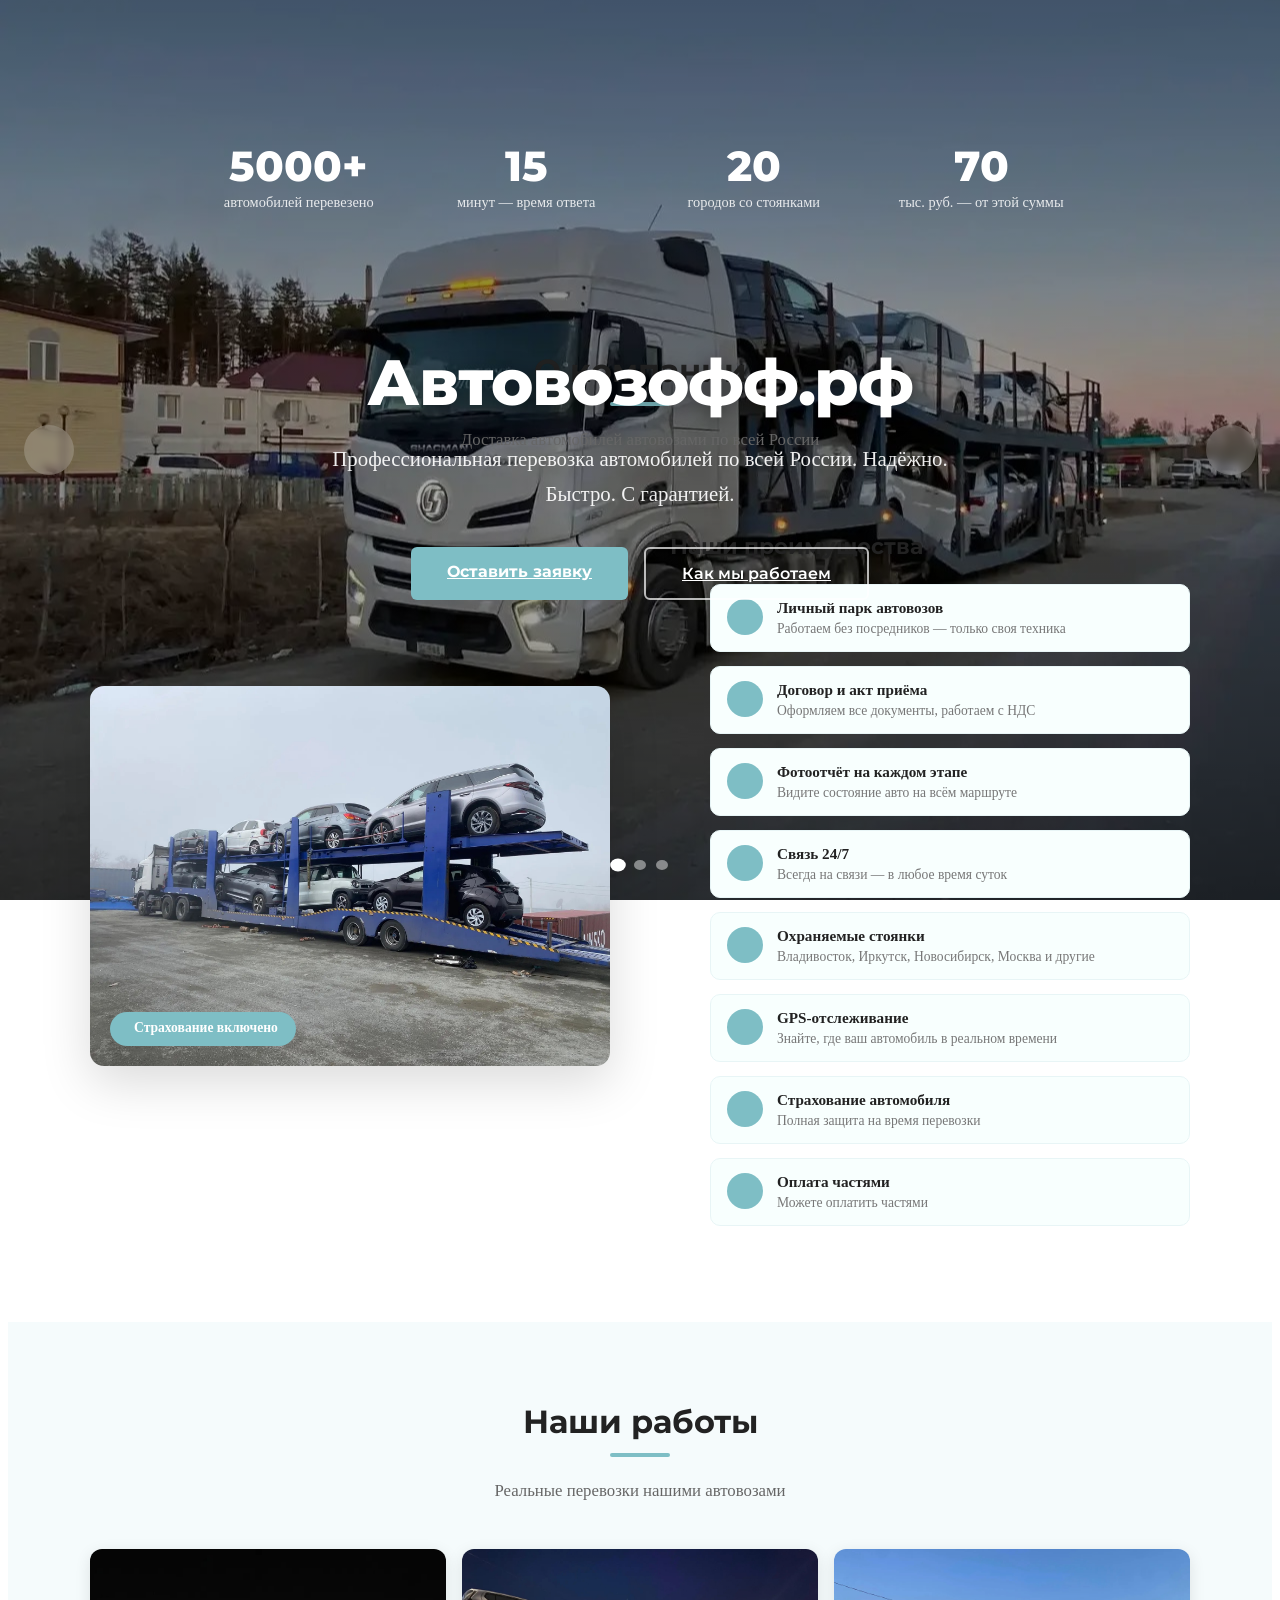
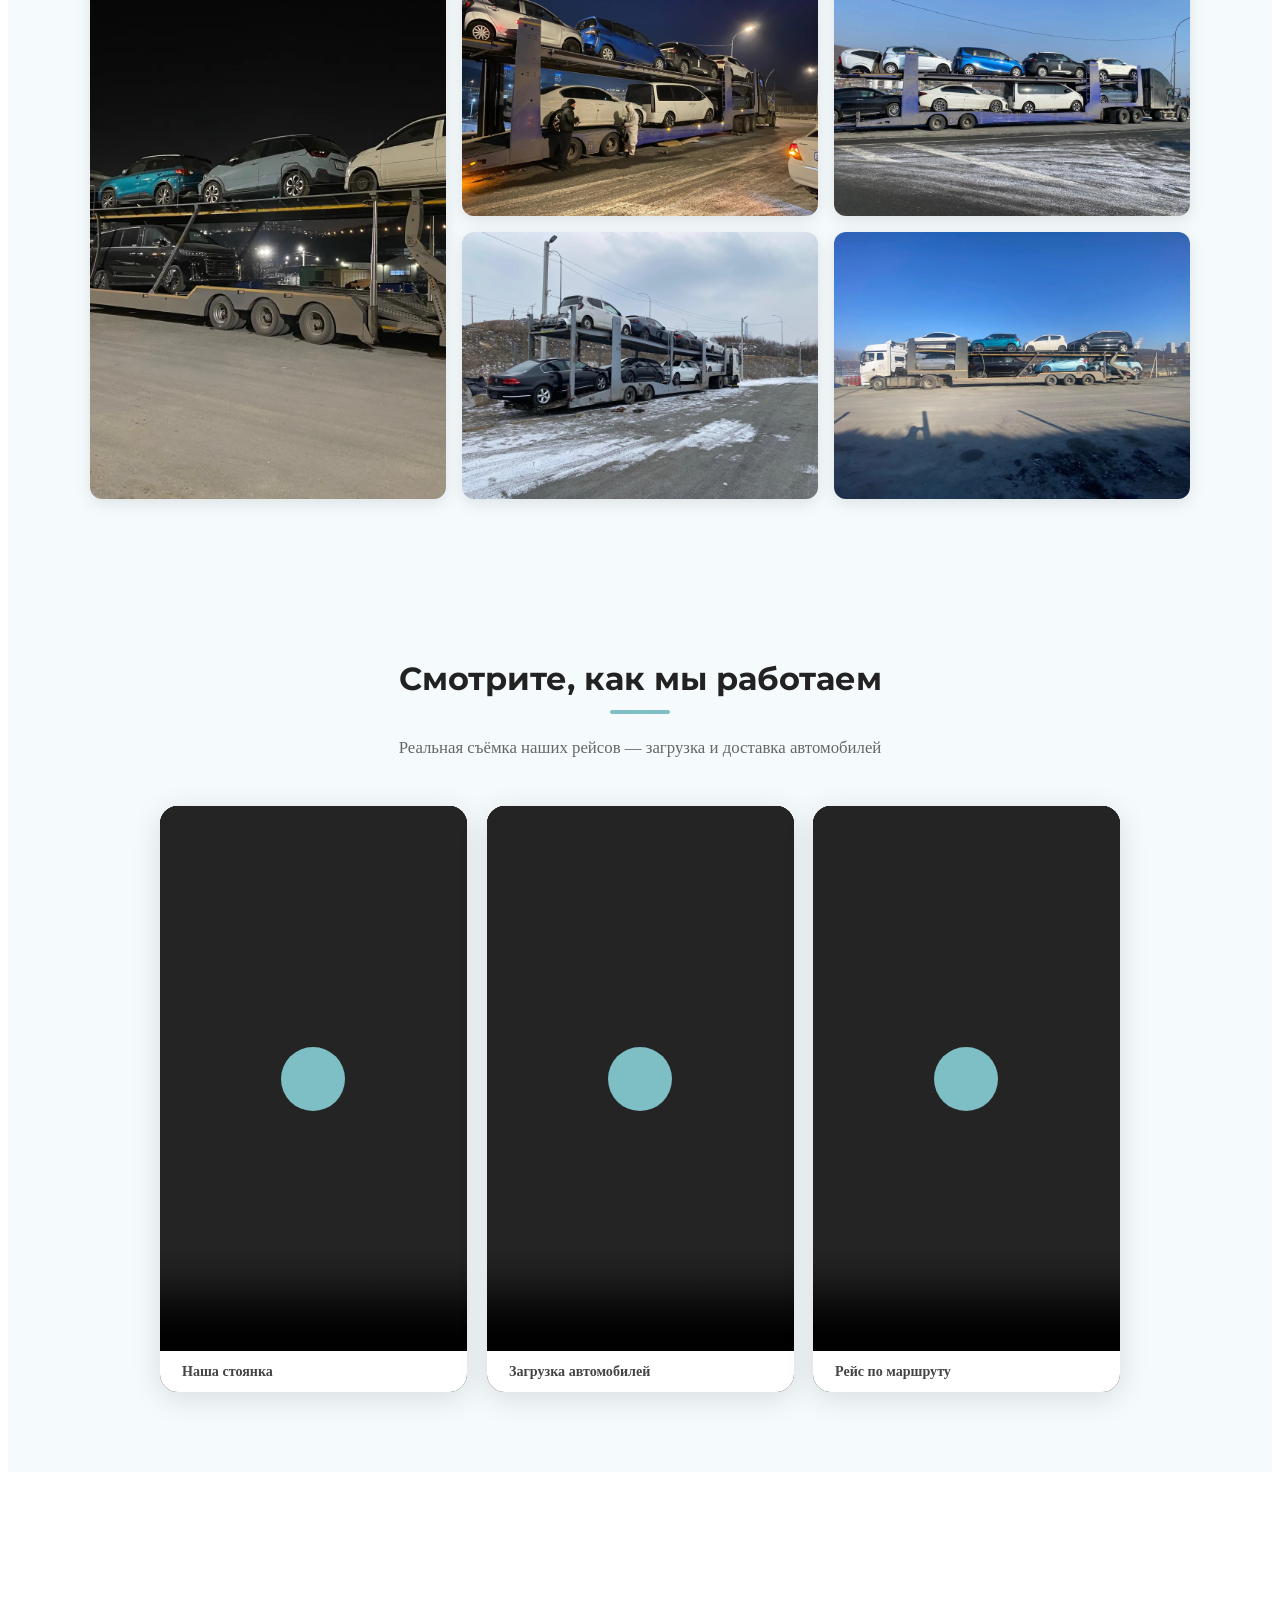
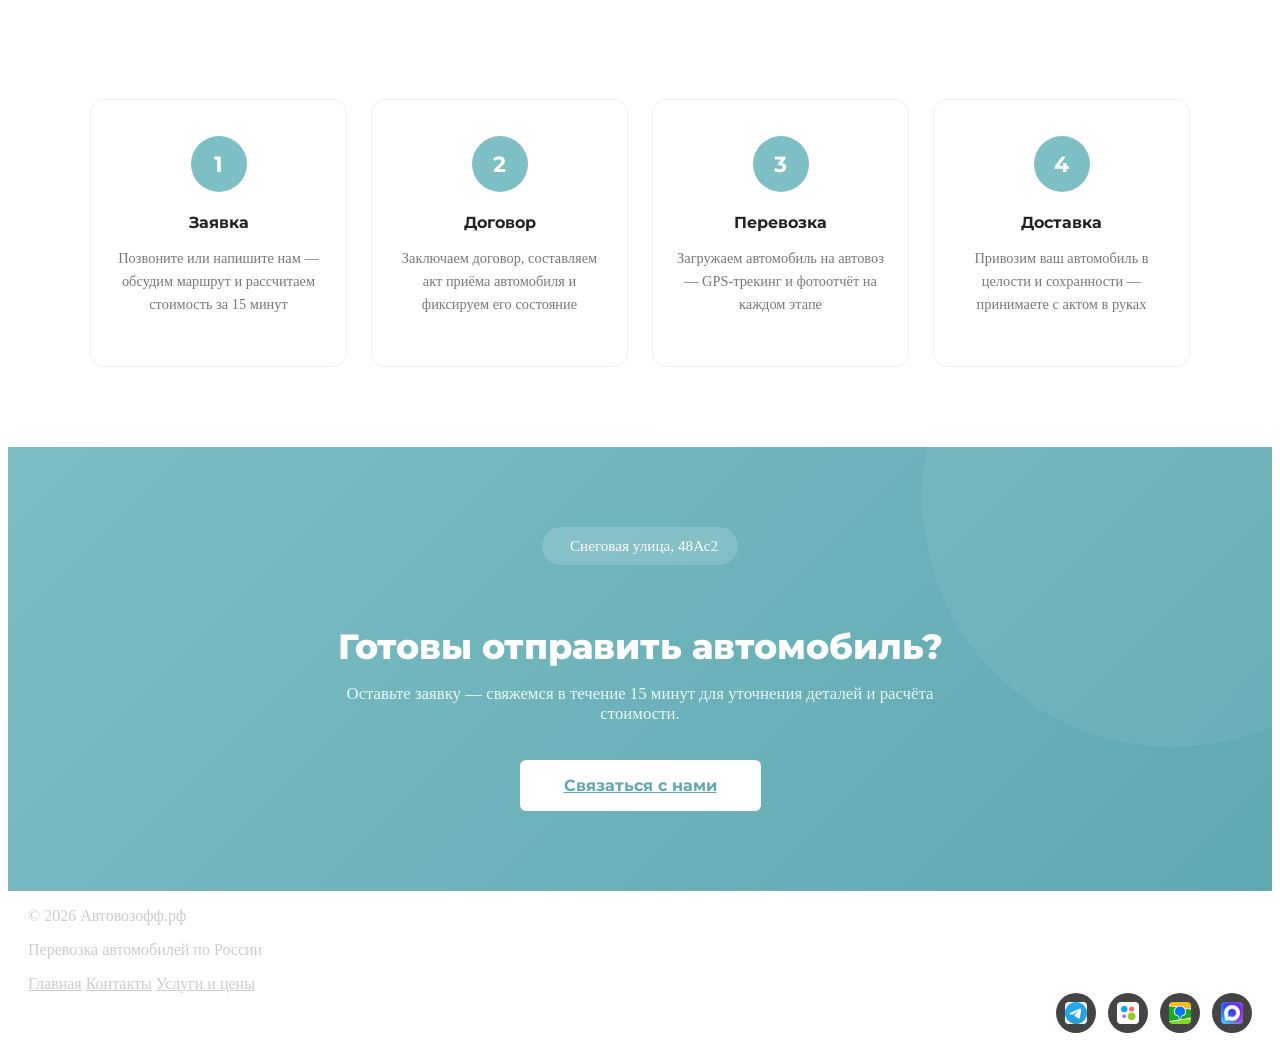
==== index.html @ c3ca62db "Create index.html" ====
<!DOCTYPE html>
<html lang="ru-RU">
<head>
    <meta charset="UTF-8" />
    <meta http-equiv="X-UA-Compatible" content="IE=edge">
    <meta name="viewport" content="width=device-width, initial-scale=1.0, maximum-scale=1.0, user-scalable=0" />
    <title>Автовозофф.рф | Перевозка автомобилей по всей России</title>

    <link rel="icon" href="https://xn--80aeau7abb1axa.xn--p1ai/wp-content/uploads/2025/05/cropped-WhatsApp-Image-2025-04-22-at-15.56.40-scaled-1-32x32.jpeg" sizes="32x32" />
    <link rel="apple-touch-icon" href="https://xn--80aeau7abb1axa.xn--p1ai/wp-content/uploads/2025/05/cropped-WhatsApp-Image-2025-04-22-at-15.56.40-scaled-1-180x180.jpeg" />

    <link rel="stylesheet" href="https://fonts.googleapis.com/css2?family=Open+Sans:wght@300;400;600;700&family=Montserrat:wght@400;600;700;800&display=swap" />
    <link rel="stylesheet" href="https://cdn.jsdelivr.net/npm/@tabler/icons-webfont@latest/tabler-icons.min.css" />
    <link rel="stylesheet" href="style.css" />

    <style>
        /* ====== БАЗОВЫЕ АНИМАЦИИ ====== */
        @keyframes fadeUp {
            from { opacity: 0; transform: translateY(40px); }
            to   { opacity: 1; transform: translateY(0); }
        }
        @keyframes fadeIn {
            from { opacity: 0; }
            to   { opacity: 1; }
        }
        @keyframes slideFromLeft {
            from { opacity: 0; transform: translateX(-50px); }
            to   { opacity: 1; transform: translateX(0); }
        }
        @keyframes slideFromRight {
            from { opacity: 0; transform: translateX(50px); }
            to   { opacity: 1; transform: translateX(0); }
        }
        @keyframes scaleIn {
            from { opacity: 0; transform: scale(0.92); }
            to   { opacity: 1; transform: scale(1); }
        }
        @keyframes counterUp {
            from { opacity: 0; transform: translateY(20px); }
            to   { opacity: 1; transform: translateY(0); }
        }

        /* Классы для scroll-анимаций */
        .anim-fade-up   { opacity: 0; }
        .anim-slide-l   { opacity: 0; }
        .anim-slide-r   { opacity: 0; }
        .anim-scale     { opacity: 0; }
        .anim-fade      { opacity: 0; }

        .anim-fade-up.visible  { animation: fadeUp       0.7s ease forwards; }
        .anim-slide-l.visible  { animation: slideFromLeft 0.7s ease forwards; }
        .anim-slide-r.visible  { animation: slideFromRight 0.7s ease forwards; }
        .anim-scale.visible    { animation: scaleIn      0.6s ease forwards; }
        .anim-fade.visible     { animation: fadeIn       0.8s ease forwards; }

        .delay-1 { animation-delay: 0.1s !important; }
        .delay-2 { animation-delay: 0.2s !important; }
        .delay-3 { animation-delay: 0.3s !important; }
        .delay-4 { animation-delay: 0.4s !important; }
        .delay-5 { animation-delay: 0.5s !important; }

        /* ====== HERO-СЛАЙДЕР ====== */
        .hero-slide {
            position: absolute;
            inset: 0;
            background-size: cover;
            background-position: center;
            opacity: 0;
            transition: opacity 1s ease;
            display: flex;
            align-items: center;
            justify-content: center;
        }
        .hero-slide.active { opacity: 1; }
        .hero-overlay {
            position: absolute;
            inset: 0;
            background: linear-gradient(to bottom, rgba(0,0,0,0.55) 0%, rgba(0,0,0,0.3) 60%, rgba(0,0,0,0.6) 100%);
        }
        .hero-content {
            position: relative;
            z-index: 2;
            text-align: center;
            color: #fff;
            padding: 0 20px;
            animation: fadeUp 1s ease 0.3s both;
        }
        .hero-content h1 {
            font-family: 'Montserrat', sans-serif;
            font-size: clamp(2rem, 5vw, 4rem);
            font-weight: 800;
            margin-bottom: 20px;
            text-shadow: 0 2px 20px rgba(0,0,0,0.4);
            letter-spacing: -0.02em;
        }
        .hero-content p {
            font-size: clamp(1rem, 2vw, 1.3rem);
            max-width: 680px;
            margin: 0 auto 36px;
            opacity: 0.92;
            line-height: 1.7;
        }
        .hero-btns { display: flex; gap: 16px; justify-content: center; flex-wrap: wrap; }
        .btn-hero-primary {
            padding: 15px 36px;
            background: #7EBEC5;
            color: #fff;
            border-radius: 6px;
            font-weight: 700;
            font-size: 1rem;
            font-family: 'Montserrat', sans-serif;
            transition: background 0.2s, transform 0.15s;
            border: none; cursor: pointer;
        }
        .btn-hero-primary:hover { background: #5ea8b0; transform: translateY(-2px); }
        .btn-hero-outline {
            padding: 15px 36px;
            background: transparent;
            color: #fff;
            border: 2px solid rgba(255,255,255,0.7);
            border-radius: 6px;
            font-weight: 600;
            font-size: 1rem;
            font-family: 'Montserrat', sans-serif;
            transition: background 0.2s, transform 0.15s;
            cursor: pointer;
        }
        .btn-hero-outline:hover { background: rgba(255,255,255,0.15); transform: translateY(-2px); }

        /* Точки слайдера */
        .slider-dots {
            position: absolute;
            bottom: 30px;
            left: 50%;
            transform: translateX(-50%);
            display: flex;
            gap: 10px;
            z-index: 3;
        }
        .slider-dot {
            width: 10px; height: 10px;
            border-radius: 50%;
            background: rgba(255,255,255,0.45);
            cursor: pointer;
            transition: background 0.3s, transform 0.3s;
            border: none;
        }
        .slider-dot.active { background: #fff; transform: scale(1.3); }

        /* Стрелки */
        .slider-arrow {
            position: absolute;
            top: 50%;
            transform: translateY(-50%);
            z-index: 3;
            background: rgba(255,255,255,0.2);
            border: none;
            color: #fff;
            width: 50px; height: 50px;
            border-radius: 50%;
            font-size: 1.4rem;
            cursor: pointer;
            transition: background 0.2s;
            display: flex; align-items: center; justify-content: center;
            backdrop-filter: blur(4px);
        }
        .slider-arrow:hover { background: rgba(126,190,197,0.7); }
        .slider-arrow.prev { left: 24px; }
        .slider-arrow.next { right: 24px; }

        /* ====== СЧЁТЧИКИ ====== */
        .stats-section {
            background: #7EBEC5;
            padding: 50px 20px;
        }
        .stats-grid {
            display: grid;
            grid-template-columns: repeat(auto-fit, minmax(160px, 1fr));
            gap: 10px;
            max-width: 900px;
            margin: 0 auto;
            text-align: center;
        }
        .stat-item { color: #fff; padding: 10px; }
        .stat-num {
            font-family: 'Montserrat', sans-serif;
            font-size: 2.6rem;
            font-weight: 800;
            line-height: 1;
            margin-bottom: 6px;
        }
        .stat-label { font-size: 0.9rem; opacity: 0.85; }

        /* ====== ИНФОРМАЦИОННЫЙ БЛОК ====== */
        .info-section {
            padding: 80px 20px;
            background: #fff;
        }
        .info-section .section-title {
            font-family: 'Montserrat', sans-serif;
            font-size: 2rem;
            font-weight: 700;
            text-align: center;
            color: #222;
            margin-bottom: 12px;
        }
        .section-subtitle {
            text-align: center;
            color: #666;
            font-size: 1.05rem;
            margin-bottom: 60px;
        }
        .info-layout {
            display: grid;
            grid-template-columns: 1fr 1fr;
            gap: 60px;
            max-width: 1100px;
            margin: 0 auto;
            align-items: center;
        }
        @media(max-width: 800px) { .info-layout { grid-template-columns: 1fr; gap: 36px; } }

        .info-image-wrap {
            position: relative;
            border-radius: 14px;
            overflow: hidden;
            box-shadow: 0 16px 50px rgba(0,0,0,0.15);
        }
        .info-image-wrap img {
            width: 100%; height: 380px;
            object-fit: cover;
            display: block;
            transition: transform 0.5s ease;
        }
        .info-image-wrap:hover img { transform: scale(1.04); }
        .info-image-badge {
            position: absolute;
            bottom: 20px; left: 20px;
            background: #7EBEC5;
            color: #fff;
            padding: 8px 18px;
            border-radius: 30px;
            font-size: 0.85rem;
            font-weight: 600;
        }

        .advantages-list { list-style: none; display: flex; flex-direction: column; gap: 14px; }
        .advantages-list li {
            display: flex;
            align-items: flex-start;
            gap: 14px;
            font-size: 0.97rem;
            color: #444;
            padding: 14px 16px;
            background: #f8fffe;
            border-radius: 10px;
            border: 1px solid #e8f5f6;
            transition: box-shadow 0.2s, transform 0.2s;
        }
        .advantages-list li:hover { box-shadow: 0 4px 18px rgba(126,190,197,0.15); transform: translateX(4px); }
        .adv-icon {
            width: 36px; height: 36px;
            background: #7EBEC5;
            border-radius: 50%;
            display: flex; align-items: center; justify-content: center;
            flex-shrink: 0;
            color: #fff;
            font-size: 1rem;
        }
        .adv-text strong { display: block; color: #222; font-size: 0.95rem; margin-bottom: 2px; }
        .adv-text span { font-size: 0.85rem; color: #777; }

        /* ====== ФОТОГАЛЕРЕЯ ====== */
        .gallery-section {
            padding: 80px 20px;
            background: #f5fbfc;
        }
        .gallery-grid {
            display: grid;
            grid-template-columns: repeat(3, 1fr);
            grid-template-rows: auto auto;
            gap: 16px;
            max-width: 1100px;
            margin: 0 auto;
        }
        @media(max-width: 768px) { .gallery-grid { grid-template-columns: 1fr 1fr; } }
        @media(max-width: 480px) { .gallery-grid { grid-template-columns: 1fr; } }

        .gallery-item {
            position: relative;
            border-radius: 12px;
            overflow: hidden;
            cursor: pointer;
            box-shadow: 0 4px 16px rgba(0,0,0,0.1);
        }
        .gallery-item.tall { grid-row: span 2; }
        .gallery-item img {
            width: 100%;
            height: 100%;
            min-height: 220px;
            object-fit: cover;
            display: block;
            transition: transform 0.5s ease;
        }
        .gallery-item.tall img { min-height: 460px; }
        .gallery-item:hover img { transform: scale(1.06); }
        .gallery-overlay {
            position: absolute;
            inset: 0;
            background: linear-gradient(to top, rgba(0,0,0,0.5) 0%, transparent 60%);
            opacity: 0;
            transition: opacity 0.3s;
            display: flex;
            align-items: flex-end;
            padding: 16px;
        }
        .gallery-item:hover .gallery-overlay { opacity: 1; }
        .gallery-overlay span { color: #fff; font-size: 0.85rem; font-weight: 600; }

        /* Лайтбокс */
        .lightbox {
            display: none;
            position: fixed;
            inset: 0;
            background: rgba(0,0,0,0.92);
            z-index: 9999;
            align-items: center;
            justify-content: center;
        }
        .lightbox.open { display: flex; animation: fadeIn 0.3s ease; }
        .lightbox img { max-width: 90vw; max-height: 88vh; border-radius: 8px; object-fit: contain; }
        .lightbox-close {
            position: absolute;
            top: 20px; right: 24px;
            color: #fff; font-size: 2rem;
            background: none; border: none; cursor: pointer;
            transition: color 0.2s;
        }
        .lightbox-close:hover { color: #7EBEC5; }

        /* ====== КАК МЫ РАБОТАЕМ ====== */
        .steps-section {
            padding: 80px 20px;
            background: #fff;
        }
        .steps-grid {
            display: grid;
            grid-template-columns: repeat(auto-fit, minmax(200px, 1fr));
            gap: 24px;
            max-width: 1100px;
            margin: 0 auto;
        }
        .step-card {
            text-align: center;
            padding: 36px 24px;
            border: 1px solid #eee;
            border-radius: 14px;
            position: relative;
            transition: box-shadow 0.3s, transform 0.3s;
        }
        .step-card:hover { box-shadow: 0 10px 40px rgba(126,190,197,0.2); transform: translateY(-6px); }
        .step-num {
            width: 56px; height: 56px;
            background: #7EBEC5;
            color: #fff;
            border-radius: 50%;
            display: flex; align-items: center; justify-content: center;
            font-family: 'Montserrat', sans-serif;
            font-size: 1.4rem;
            font-weight: 700;
            margin: 0 auto 20px;
        }
        .step-icon { font-size: 1.8rem; color: #7EBEC5; margin-bottom: 12px; display: block; }
        .step-card h4 {
            font-family: 'Montserrat', sans-serif;
            font-weight: 700;
            font-size: 1rem;
            margin-bottom: 10px;
            color: #222;
        }
        .step-card p { font-size: 0.9rem; color: #777; line-height: 1.6; }

        /* ====== CTA ====== */
        .cta-section {
            padding: 80px 20px;
            background: linear-gradient(135deg, #7EBEC5 0%, #5ea8b0 100%);
            position: relative;
            overflow: hidden;
        }
        .cta-section::before {
            content: '';
            position: absolute;
            width: 500px; height: 500px;
            border-radius: 50%;
            background: rgba(255,255,255,0.06);
            top: -200px; right: -150px;
        }
        .cta-inner { position: relative; z-index: 1; text-align: center; }
        .cta-inner h2 {
            font-family: 'Montserrat', sans-serif;
            font-size: clamp(1.5rem, 3vw, 2.2rem);
            font-weight: 800;
            color: #fff;
            margin-bottom: 16px;
        }
        .cta-inner p { color: rgba(255,255,255,0.88); max-width: 600px; margin: 0 auto 36px; font-size: 1.05rem; }
        .btn-cta {
            padding: 16px 44px;
            background: #fff;
            color: #5ea8b0;
            border-radius: 6px;
            font-weight: 700;
            font-size: 1rem;
            font-family: 'Montserrat', sans-serif;
            transition: transform 0.2s, box-shadow 0.2s;
            display: inline-block;
        }
        .btn-cta:hover { transform: translateY(-3px); box-shadow: 0 10px 30px rgba(0,0,0,0.15); }

        /* ====== АДРЕС ====== */
        .address-block {
            display: inline-flex;
            align-items: center;
            gap: 8px;
            background: rgba(255,255,255,0.15);
            color: #fff;
            padding: 10px 20px;
            border-radius: 30px;
            font-size: 0.95rem;
            margin-bottom: 30px;
        }

        /* ====== ВИДЕО-СЛАЙД В ГЕРОЕ ====== */
        .hero-slide--video { background: #000; }
        .hero-video-bg {
            position: absolute;
            inset: 0;
            width: 100%; height: 100%;
            object-fit: cover;
            opacity: 0.75;
        }

        /* ====== СЕКЦИЯ ВИДЕО ====== */
        .videos-section {
            padding: 80px 20px;
            background: #f5fbfc;
        }
        .videos-grid {
            display: grid;
            grid-template-columns: repeat(3, 1fr);
            gap: 20px;
            max-width: 960px;
            margin: 0 auto;
            align-items: start;
        }
        @media(max-width: 700px) {
            .videos-grid {
                grid-template-columns: 1fr;
                max-width: 360px;
            }
        }

        .video-card {
            border-radius: 18px;
            overflow: hidden;
            box-shadow: 0 6px 30px rgba(0,0,0,0.12);
            background: #111;
            transition: box-shadow 0.3s, transform 0.3s;
        }
        .video-card:hover { box-shadow: 0 14px 44px rgba(126,190,197,0.28); transform: translateY(-5px); }

        /* Вертикальное соотношение 9:16 */
        .video-wrap {
            position: relative;
            width: 100%;
            aspect-ratio: 9 / 16;
            background: #000;
            overflow: hidden;
        }
        .video-wrap video {
            width: 100%;
            height: 100%;
            object-fit: cover;
            display: block;
            background: #000;
        }

        /* Полноэкранный режим — сохраняем оригинальное соотношение 9:16 */
        .video-wrap video:fullscreen            { object-fit: contain; background: #000; }
        .video-wrap video:-webkit-full-screen   { object-fit: contain; background: #000; }
        .video-wrap video:-moz-full-screen      { object-fit: contain; background: #000; }
        .video-wrap video:-ms-fullscreen        { object-fit: contain; background: #000; }
        .video-play-btn {
            position: absolute;
            inset: 0;
            display: flex; align-items: center; justify-content: center;
            background: rgba(0,0,0,0.3);
            cursor: pointer;
            transition: background 0.2s;
        }
        .video-play-btn:hover { background: rgba(0,0,0,0.2); }
        .video-play-btn i {
            width: 64px; height: 64px;
            background: #7EBEC5;
            border-radius: 50%;
            display: flex; align-items: center; justify-content: center;
            font-size: 1.6rem;
            color: #fff;
            transition: transform 0.2s, background 0.2s;
        }
        .video-play-btn:hover i { transform: scale(1.1); background: #5ea8b0; }
        .video-play-btn.gone { display: none; }

        .video-caption {
            padding: 12px 16px;
            font-size: 0.88rem;
            font-weight: 600;
            color: #444;
            background: #fff;
            display: flex;
            align-items: center;
            gap: 6px;
        }

        /* ====== FOOTER ====== */
        .footer-text { color: #ccc; }
        .soc-btn {
            display: inline-flex;
            align-items: center; justify-content: center;
            width: 40px; height: 40px;
            background: #444;
            border-radius: 50%;
            font-size: 0.75rem;
            font-weight: 700;
            color: #ccc;
            margin-left: 8px;
            transition: background 0.3s, color 0.3s, transform 0.2s;
        }
        .soc-btn:hover { background: #7EBEC5; color: #fff; transform: translateY(-3px); }
        .soc-btn img.img { width: 22px; height: 22px; object-fit: contain; border-radius: 4px; }

        /* Разделитель секций */
        .section-divider {
            width: 60px; height: 4px;
            background: #7EBEC5;
            border-radius: 2px;
            margin: 0 auto 24px;
        }
    </style>
</head>

<body>
    <!-- ==================== ШАПКА ==================== -->
    <header class="site-header">
        <div class="header-inner">
            <div class="logo">
                <a href="index.html" style="font-family:'Montserrat',sans-serif; font-size:1.4rem; font-weight:700; color:#7EBEC5;">
                    Автовозофф.рф
                </a>
            </div>
            <nav class="main-nav">
                <ul style="display:flex; gap:25px; list-style:none;">
                    <li><a href="index.html" class="active">Главная</a></li>
                    <li><a href="contacts.html" class="active">Контакты</a></li>
                    <li><a href="price-and-services.html" class="active">Услуги и цены</a></li>
                </ul>
            </nav>
        </div>
    </header>

    <!-- ==================== HERO СЛАЙДЕР ==================== -->



    <div class="hero-slider" id="heroSlider">

        <div class="hero-slide active" style="background-image: url('images/6ya55f7C.jpg');">
            <div class="hero-overlay"></div>
            <div class="hero-content">
                <h1>Автовозофф.рф</h1>
                <p>Профессиональная перевозка автомобилей по всей России. Надёжно. Быстро. С гарантией.</p>
                <div class="hero-btns">
                    <a href="contacts.html" class="btn-hero-primary">Оставить заявку</a>
                    <a href="#how-we-work" class="btn-hero-outline">Как мы работаем</a>
                </div>
            </div>
        </div>


        <div class="hero-slide" style="background-image: url('images/IbOeymii.jpg');">
            <div class="hero-overlay"></div>
            <div class="hero-content">
                <h1>GPS-отслеживание в реальном времени</h1>
                <p>Следите за вашим автомобилем на каждом этапе маршрута. Фотоотчёт на каждом этапе перевозки.</p>
                <div class="hero-btns">
                    <a href="contacts.html" class="btn-hero-primary">Связаться с нами</a>
                </div>
            </div>
        </div>

        <div class="hero-slide hero-slide--video">
            <video class="hero-video-bg" autoplay muted loop playsinline>
                <source src="videos/video1.mp4" type="video/mp4">
            </video>
            <div class="hero-overlay"></div>
            <div class="hero-content">
                <h1>Владивосток → Москва</h1>
                <p>Перевозим автомобили из любой точки России. Собственный парк автовозов, охраняемые стоянки.</p>
                <div class="hero-btns">
                    <a href="contacts.html" class="btn-hero-primary">Оставить заявку</a>
                    <a href="#videos" class="btn-hero-outline">Смотреть видео</a>
                </div>
            </div>
        </div>




        <button class="slider-arrow prev" id="sliderPrev" aria-label="Назад">
            <i class="ti ti-chevron-left"></i>
        </button>
        <button class="slider-arrow next" id="sliderNext" aria-label="Вперёд">
            <i class="ti ti-chevron-right"></i>
        </button>

        <div class="slider-dots" id="sliderDots">
            <button class="slider-dot active" data-slide="0"></button>
            <button class="slider-dot" data-slide="1"></button>
            <button class="slider-dot" data-slide="2"></button>

        </div>
    </div>

    <!-- ==================== СТАТИСТИКА ==================== -->
    <section class="stats-section">
        <div class="stats-grid">
            <div class="stat-item anim-fade-up">
                <div class="stat-num" data-count="5000">0</div>
                <div class="stat-label">автомобилей перевезено</div>
            </div>
            <div class="stat-item anim-fade-up delay-1">
                <div class="stat-num" data-count="15">0</div>
                <div class="stat-label">минут — время ответа</div>
            </div>
            <div class="stat-item anim-fade-up delay-2">
                <div class="stat-num" data-count="20">0</div>
                <div class="stat-label">городов со стоянками</div>
            </div>
            <div class="stat-item anim-fade-up delay-3">
                <div class="stat-num" data-count="70">0</div>
                <div class="stat-label">тыс. руб. — от этой суммы</div>
            </div>
        </div>
    </section>

    <!-- ==================== ИНФОРМАЦИЯ И ПРЕИМУЩЕСТВА ==================== -->
    <section class="info-section">
        <div class="section-title anim-fade-up">О компании</div>
        <div class="section-divider anim-fade-up delay-1"></div>
        <p class="section-subtitle anim-fade-up delay-2">Доставка автомобилей автовозами по всей России</p>

        <div class="info-layout">
            <div class="info-image-wrap anim-slide-l">
                <img src="images/img6.jpg" alt="Автовоз с автомобилями" />
                <div class="info-image-badge">
                    <i class="ti ti-shield-check" style="margin-right:6px; vertical-align:-2px;"></i>
                    Страхование включено
                </div>
            </div>

            <div class="anim-slide-r">
                <h3 style="font-family:'Montserrat',sans-serif; font-size:1.4rem; font-weight:700; color:#222; margin-bottom:24px;">
                    Наши преимущества
                </h3>
                <ul class="advantages-list">
                    <li>
                        <div class="adv-icon"><i class="ti ti-truck"></i></div>
                        <div class="adv-text">
                            <strong>Личный парк автовозов</strong>
                            <span>Работаем без посредников — только своя техника</span>
                        </div>
                    </li>
                    <li>
                        <div class="adv-icon"><i class="ti ti-file-description"></i></div>
                        <div class="adv-text">
                            <strong>Договор и акт приёма</strong>
                            <span>Оформляем все документы, работаем с НДС</span>
                        </div>
                    </li>
                    <li>
                        <div class="adv-icon"><i class="ti ti-camera"></i></div>
                        <div class="adv-text">
                            <strong>Фотоотчёт на каждом этапе</strong>
                            <span>Видите состояние авто на всём маршруте</span>
                        </div>
                    </li>
                    <li>
                        <div class="adv-icon"><i class="ti ti-headset"></i></div>
                        <div class="adv-text">
                            <strong>Связь 24/7</strong>
                            <span>Всегда на связи — в любое время суток</span>
                        </div>
                    </li>
                    <li>
                        <div class="adv-icon"><i class="ti ti-map-pin"></i></div>
                        <div class="adv-text">
                            <strong>Охраняемые стоянки</strong>
                            <span>Владивосток, Иркутск, Новосибирск, Москва и другие</span>
                        </div>
                    </li>
                    <li>
                        <div class="adv-icon"><i class="ti ti-location"></i></div>
                        <div class="adv-text">
                            <strong>GPS-отслеживание</strong>
                            <span>Знайте, где ваш автомобиль в реальном времени</span>
                        </div>
                    </li>
                    <li>
                        <div class="adv-icon"><i class="ti ti-shield"></i></div>
                        <div class="adv-text">
                            <strong>Страхование автомобиля</strong>
                            <span>Полная защита на время перевозки</span>
                        </div>
                    </li>
                    <li>
                        <div class="adv-icon"><i class="ti ti-currency-rubel"></i></div>
                        <div class="adv-text">
                            <strong>Оплата частями</strong>
                            <span>Можете оплатить частями</span>
                        </div>
                    </li>
                </ul>
            </div>
        </div>
    </section>

    <!-- ==================== ГАЛЕРЕЯ ==================== -->
    <section class="gallery-section">
        <div class="section-title anim-fade-up" style="font-family:'Montserrat',sans-serif; font-size:2rem; font-weight:700; text-align:center; color:#222; margin-bottom:12px;">Наши работы</div>
        <div class="section-divider anim-fade-up delay-1"></div>
        <p class="section-subtitle anim-fade-up delay-2" style="text-align:center; color:#666; font-size:1.05rem; margin-bottom:48px;">Реальные перевозки нашими автовозами</p>

        <div class="gallery-grid">
            <div class="gallery-item tall anim-scale" onclick="openLightbox('images/img1.jpg')">
                <img src="images/img1.jpg" alt="Автовоз ночью" />
                <div class="gallery-overlay"><span>Ночная перевозка</span></div>
            </div>
            <div class="gallery-item anim-scale delay-1" onclick="openLightbox('images/img4.jpg')">
                <img src="images/img4.jpg" alt="Загрузка автомобилей" />
                <div class="gallery-overlay"><span>Загрузка транспорта</span></div>
            </div>
            <div class="gallery-item anim-scale delay-2" onclick="openLightbox('images/img8.jpg')">
                <img src="images/img8.jpg" alt="Автовоз зимой" />
                <div class="gallery-overlay"><span>Перевозка в любую погоду</span></div>
            </div>
            <div class="gallery-item anim-scale delay-3" onclick="openLightbox('images/img5.jpg')">
                <img src="images/img5.jpg" alt="Автовоз зимой" />
                <div class="gallery-overlay"><span>Зимний маршрут</span></div>
            </div>
            <div class="gallery-item anim-scale delay-4" onclick="openLightbox('images/img2.jpg')">
                <img src="images/img2.jpg" alt="Автовоз днём" />
                <div class="gallery-overlay"><span>Дневной рейс</span></div>
            </div>
        </div>
    </section>

    <!-- Лайтбокс -->
    <div class="lightbox" id="lightbox" onclick="closeLightbox(event)">
        <button class="lightbox-close" onclick="closeLightbox()"><i class="ti ti-x"></i></button>
        <img id="lightboxImg" src="" alt="" />
    </div>

    <!-- ==================== ВИДЕО ==================== -->
    <section class="videos-section" id="videos">
        <div class="section-title anim-fade-up" style="font-family:'Montserrat',sans-serif; font-size:2rem; font-weight:700; text-align:center; color:#222; margin-bottom:12px;">Смотрите, как мы работаем</div>
        <div class="section-divider anim-fade-up delay-1"></div>
        <p class="section-subtitle anim-fade-up delay-2" style="text-align:center; color:#666; font-size:1.05rem; margin-bottom:48px;">Реальная съёмка наших рейсов — загрузка и доставка автомобилей</p>

        <div class="videos-grid">

            <div class="video-card anim-scale">
                <div class="video-wrap">
                    <video controls preload="metadata" playsinline>
                        <source src="videos/video1.mp4" type="video/mp4">
                    </video>
                    <div class="video-play-btn" onclick="playVideo(this)">
                        <i class="ti ti-player-play"></i>
                    </div>
                </div>
                <div class="video-caption">
                    <i class="ti ti-parking" style="color:#7EBEC5;"></i>
                    Наша стоянка
                </div>
            </div>

            <div class="video-card anim-scale delay-2">
                <div class="video-wrap">
                    <video controls preload="metadata" playsinline>
                        <source src="videos/video2.mp4" type="video/mp4">
                    </video>
                    <div class="video-play-btn" onclick="playVideo(this)">
                        <i class="ti ti-player-play"></i>
                    </div>
                </div>
                <div class="video-caption">
                    <i class="ti ti-truck" style="color:#7EBEC5;"></i>
                    Загрузка автомобилей
                </div>
            </div>

            <div class="video-card anim-scale delay-4">
                <div class="video-wrap">
                    <video controls preload="metadata" playsinline>
                        <source src="videos/video3.mp4" type="video/mp4">
                    </video>
                    <div class="video-play-btn" onclick="playVideo(this)">
                        <i class="ti ti-player-play"></i>
                    </div>
                </div>
                <div class="video-caption">
                    <i class="ti ti-route" style="color:#7EBEC5;"></i>
                    Рейс по маршруту
                </div>
            </div>

        </div>
    </section>
    <section class="steps-section" id="how-we-work">
        <div class="section-title anim-fade-up" style="font-family:'Montserrat',sans-serif; font-size:2rem; font-weight:700; text-align:center; color:#222; margin-bottom:12px;">Как мы работаем</div>
        <div class="section-divider anim-fade-up delay-1"></div>
        <p class="section-subtitle anim-fade-up delay-2" style="text-align:center; color:#666; font-size:1.05rem; margin-bottom:48px;">Простой и понятный процесс перевозки</p>

        <div class="steps-grid">
            <div class="step-card anim-fade-up">
                <div class="step-num">1</div>
                <i class="ti ti-phone step-icon"></i>
                <h4>Заявка</h4>
                <p>Позвоните или напишите нам — обсудим маршрут и рассчитаем стоимость за 15 минут</p>
            </div>
            <div class="step-card anim-fade-up delay-1">
                <div class="step-num">2</div>
                <i class="ti ti-file-description step-icon"></i>
                <h4>Договор</h4>
                <p>Заключаем договор, составляем акт приёма автомобиля и фиксируем его состояние</p>
            </div>
            <div class="step-card anim-fade-up delay-2">
                <div class="step-num">3</div>
                <i class="ti ti-truck step-icon"></i>
                <h4>Перевозка</h4>
                <p>Загружаем автомобиль на автовоз — GPS-трекинг и фотоотчёт на каждом этапе</p>
            </div>
            <div class="step-card anim-fade-up delay-3">
                <div class="step-num">4</div>
                <i class="ti ti-circle-check step-icon"></i>
                <h4>Доставка</h4>
                <p>Привозим ваш автомобиль в целости и сохранности — принимаете с актом в руках</p>
            </div>

        </div>
    </section>

    <!-- ==================== CTA ==================== -->
    <section class="cta-section">
        <div class="cta-inner anim-fade-up">
            <div class="address-block">
                <i class="ti ti-map-pin"></i>
                <span>Снеговая улица, 48Ас2</span>
            </div>
            <h2>Готовы отправить автомобиль?</h2>
            <p>Оставьте заявку — свяжемся в течение 15 минут для уточнения деталей и расчёта стоимости.</p>
            <a href="contacts.html" class="btn-cta">Связаться с нами</a>
        </div>
    </section>

    <!-- ==================== ФУТЕР ==================== -->
    <footer>
        <div class="container" style="padding: 0 20px;">
            <div class="footer-content">
                <div>
                    <p class="footer-text">&copy; 2026 Автовозофф.рф</p>
                    <p class="footer-text">Перевозка автомобилей по России</p>
                </div>
                <div class="footer-menu">
                    <a class="footer-text" href="index.html">Главная</a>
                    <a class="footer-text" href="contacts.html">Контакты</a>
                    <a class="footer-text" href="">Услуги и цены</a>
                </div>
                <div class="social-links" style="text-align:right;">
                    <a href="https://t.me/avtovozofff" title="Telegram" class="soc-btn">
                        <img class="img" src="images/images.png">
                    </a>
                    <a href="https://www.avito.ru/user/ca86ffd18bb47ce152d6a563b7fbc708/profile/all?id=8036827566&iid=8036827566&page_from=from_item_messenger&src=messenger&sellerId=ca86ffd18bb47ce152d6a563b7fbc708" title="Avito" class="soc-btn">
                        <img class="img" src="images/4b65cda85454c9849f25215c458823af.jpeg">
                    </a>
                        <a href="https://2gis.ru/vladivostok/inside/70030076176551652/firm/70000001100982764?m=131.986903%2C43.13285%2F20" title="2gis" class="soc-btn">
                        <img class="img" src="images/2gis.webp">
                    </a>
                        <a href="https://web.max.ru/157492815" title="2gis" class="soc-btn">
                        <img class="img" src="images/Max.jpg">
                    </a>
                </div>
            </div>
        </div>
    </footer>


    <!-- ==================== СКРИПТЫ ==================== -->
    <script src="https://code.jquery.com/jquery-3.7.1.min.js"></script>
    <script>
        /* ---- Слайдер ---- */
        const slides = document.querySelectorAll('.hero-slide');
        const dots   = document.querySelectorAll('.slider-dot');
        let current  = 0;
        let timer;

        function goToSlide(n) {
            slides[current].classList.remove('active');
            dots[current].classList.remove('active');
            current = (n + slides.length) % slides.length;
            slides[current].classList.add('active');
            dots[current].classList.add('active');
        }

        function nextSlide() { goToSlide(current + 1); }
        function prevSlide() { goToSlide(current - 1); }

        function startAuto() { timer = setInterval(nextSlide, 5000); }
        function resetAuto()  { clearInterval(timer); startAuto(); }

        document.getElementById('sliderNext').addEventListener('click', () => { nextSlide(); resetAuto(); });
        document.getElementById('sliderPrev').addEventListener('click', () => { prevSlide(); resetAuto(); });
        dots.forEach(dot => dot.addEventListener('click', () => { goToSlide(+dot.dataset.slide); resetAuto(); }));
        startAuto();

        /* ---- Scroll-анимации ---- */
        const observer = new IntersectionObserver((entries) => {
            entries.forEach(e => {
                if (e.isIntersecting) {
                    e.target.classList.add('visible');
                    observer.unobserve(e.target);
                }
            });
        }, { threshold: 0.12 });

        document.querySelectorAll('.anim-fade-up, .anim-slide-l, .anim-slide-r, .anim-scale, .anim-fade').forEach(el => observer.observe(el));

        /* ---- Счётчики ---- */
        function animateCounter(el) {
            const target = +el.dataset.count;
            let current = 0;
            const step = Math.ceil(target / 50);
            const interval = setInterval(() => {
                current = Math.min(current + step, target);
                el.textContent = current + (target >= 100 ? '+' : '');
                if (current >= target) clearInterval(interval);
            }, 30);
        }

        const statsObserver = new IntersectionObserver((entries) => {
            entries.forEach(e => {
                if (e.isIntersecting) {
                    e.target.querySelectorAll('.stat-num[data-count]').forEach(animateCounter);
                    statsObserver.unobserve(e.target);
                }
            });
        }, { threshold: 0.3 });
        const statsSection = document.querySelector('.stats-section');
        if (statsSection) statsObserver.observe(statsSection);

        /* ---- Лайтбокс ---- */
        function openLightbox(src) {
            document.getElementById('lightboxImg').src = src;
            document.getElementById('lightbox').classList.add('open');
            document.body.style.overflow = 'hidden';
        }
        function closeLightbox(e) {
            if (!e || e.target !== document.getElementById('lightboxImg')) {
                document.getElementById('lightbox').classList.remove('open');
                document.body.style.overflow = '';
            }
        }
        document.addEventListener('keydown', e => { if (e.key === 'Escape') closeLightbox(); });

        /* ---- Воспроизведение видео по клику на оверлей ---- */
        function playVideo(btn) {
            const video = btn.closest('.video-wrap').querySelector('video');
            btn.classList.add('gone');
            video.play();
        }

        /* ---- Полноэкранный режим: сохраняем оригинальное соотношение сторон ---- */
        document.querySelectorAll('.video-wrap video').forEach(video => {

            /* Когда входим / выходим из полноэкранного режима */
            const fsHandler = () => {
                const isFs = !!(
                    document.fullscreenElement ||
                    document.webkitFullscreenElement ||
                    document.mozFullScreenElement ||
                    document.msFullscreenElement
                );
                /* В полноэкранном режиме contain = оригинальное соотношение,
                   вне — cover, чтобы карточка выглядела красиво */
                video.style.objectFit = isFs ? 'contain' : 'cover';
            };

            document.addEventListener('fullscreenchange',       fsHandler);
            document.addEventListener('webkitfullscreenchange', fsHandler);
            document.addEventListener('mozfullscreenchange',    fsHandler);
            document.addEventListener('MSFullscreenChange',     fsHandler);
        });
    </script>
</body>
</html>
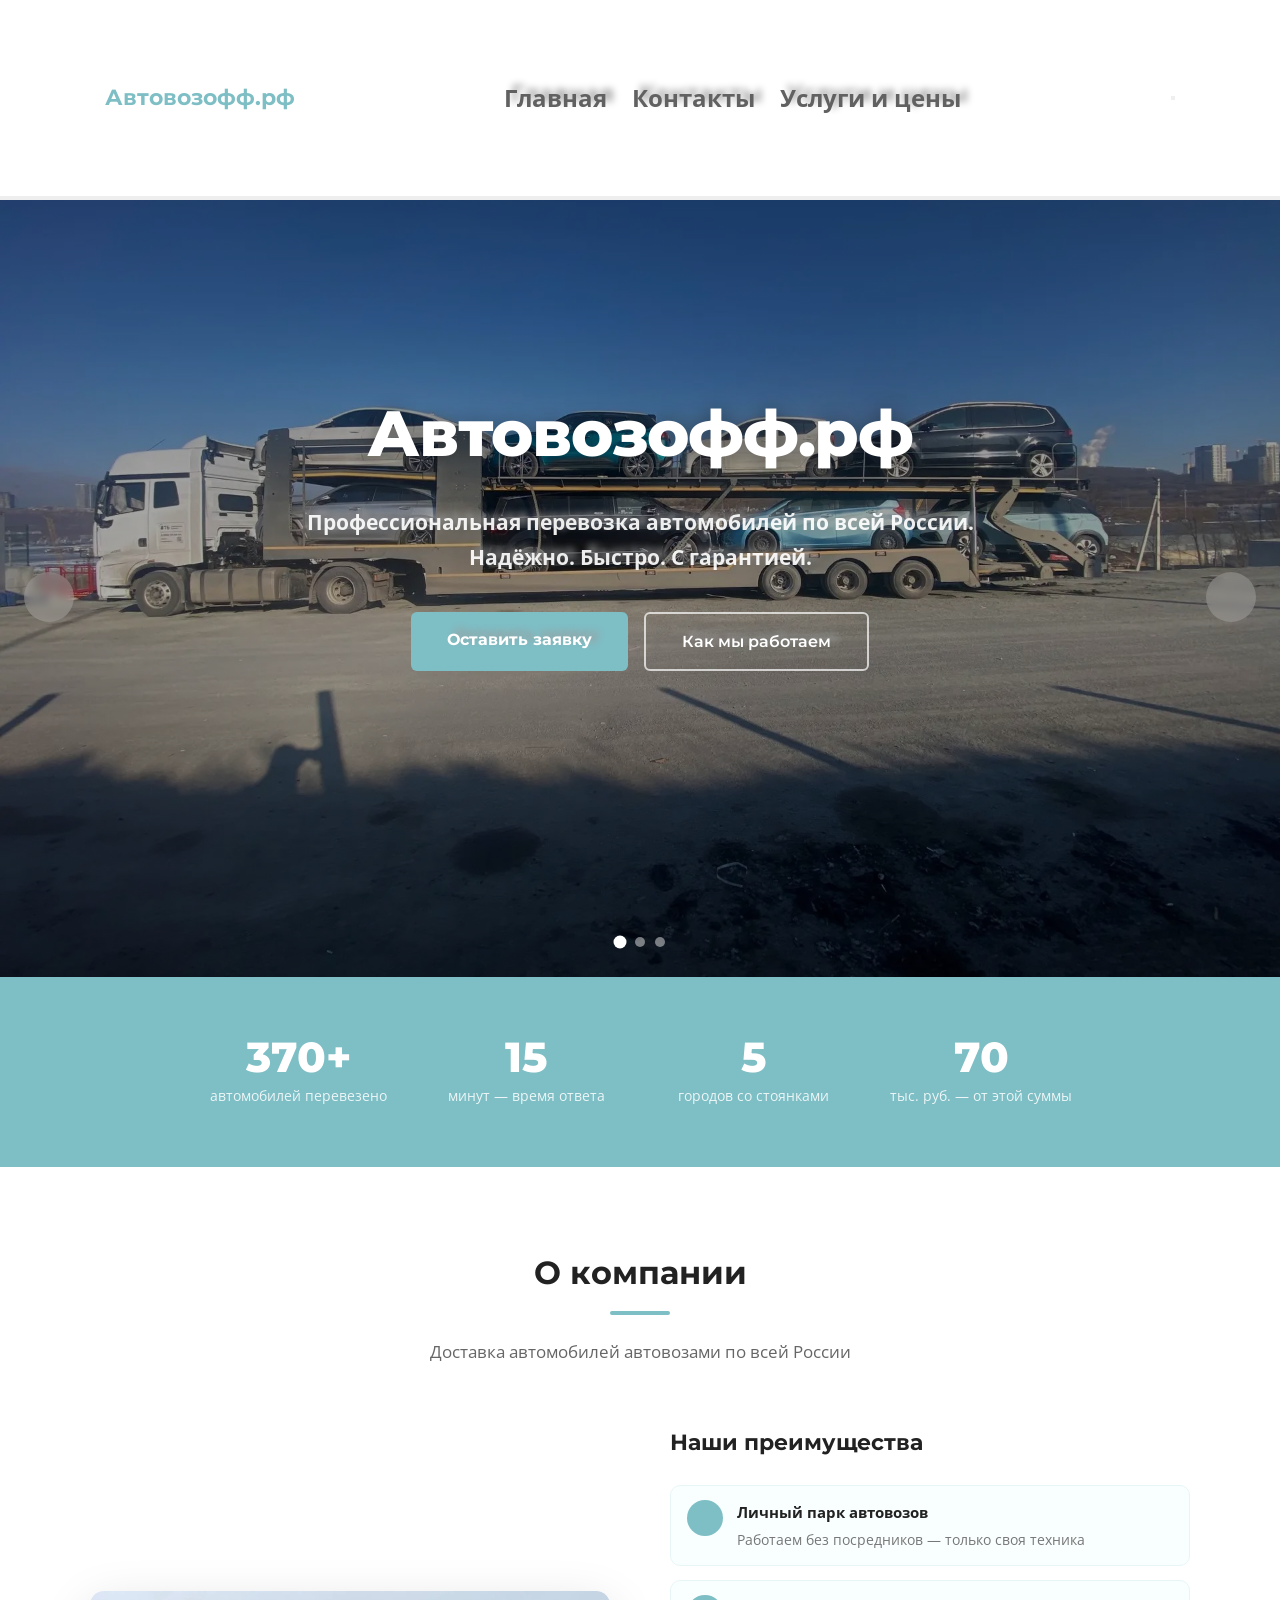
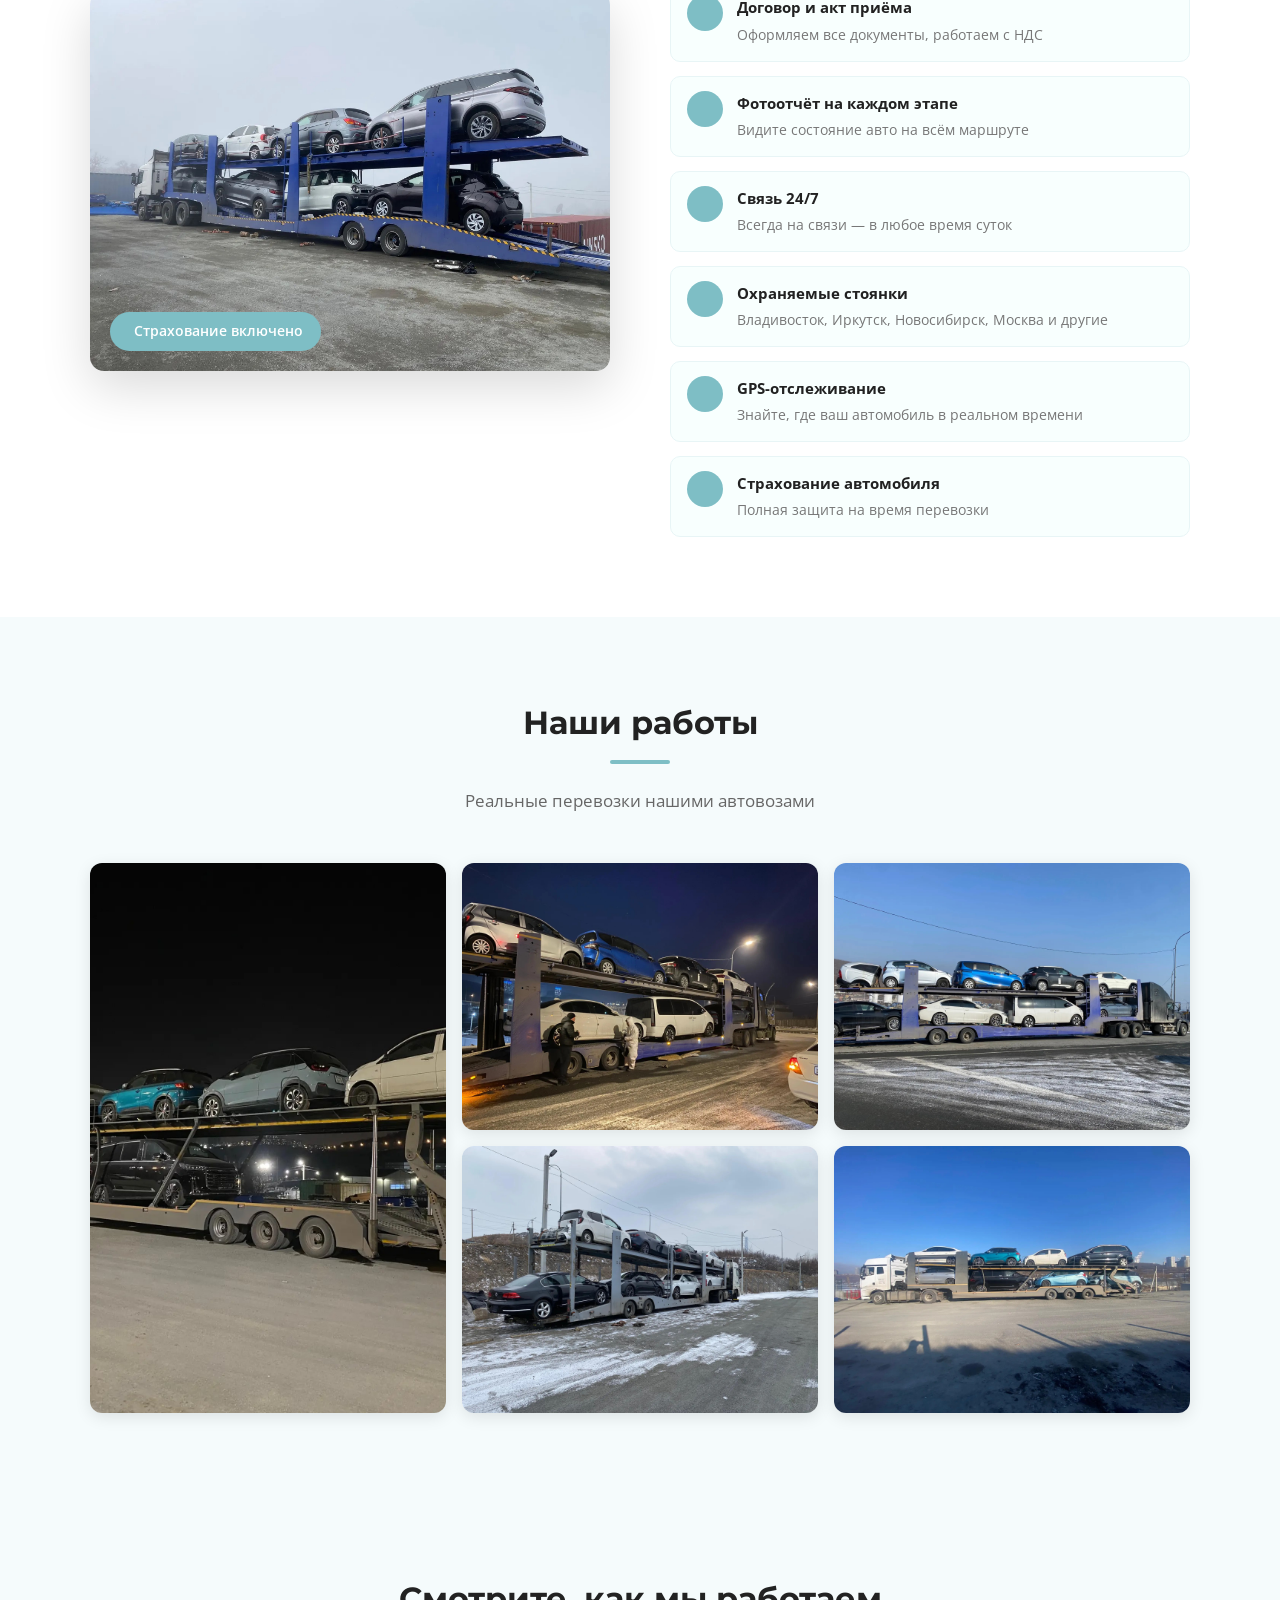
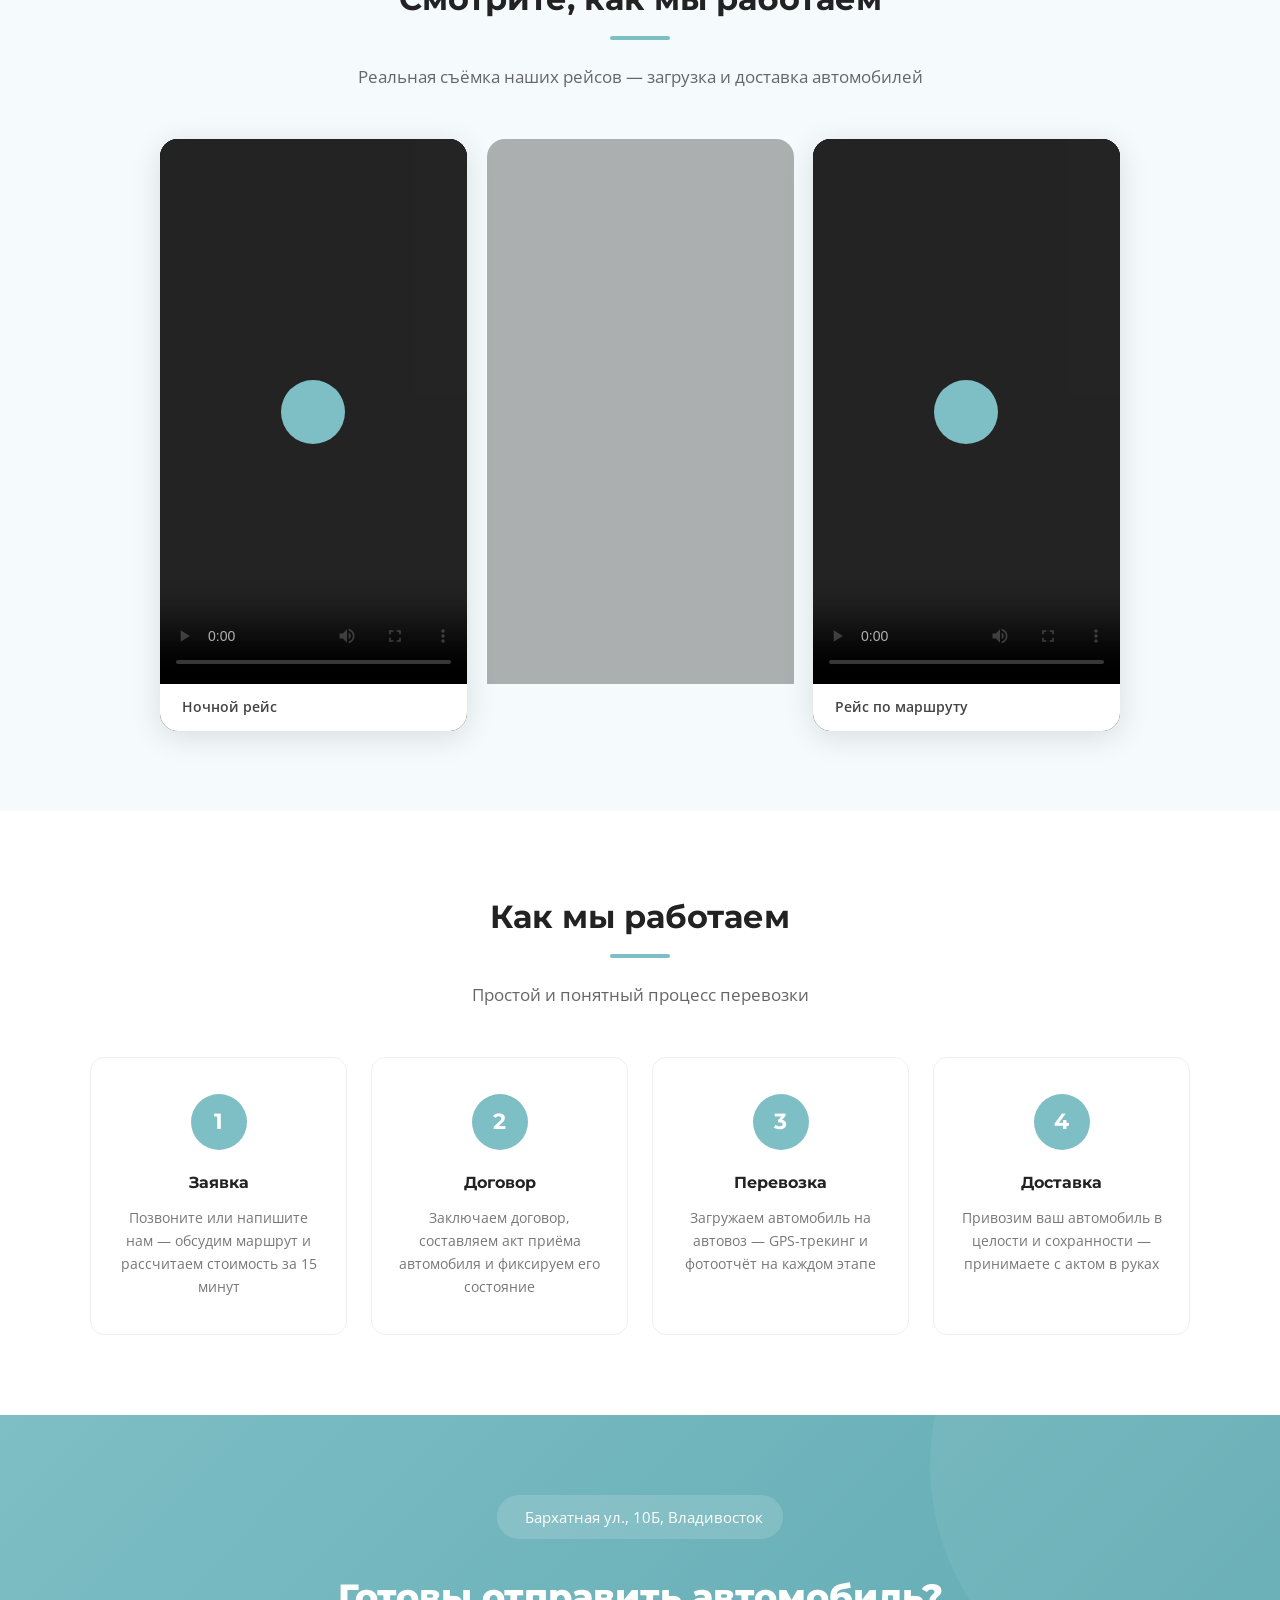
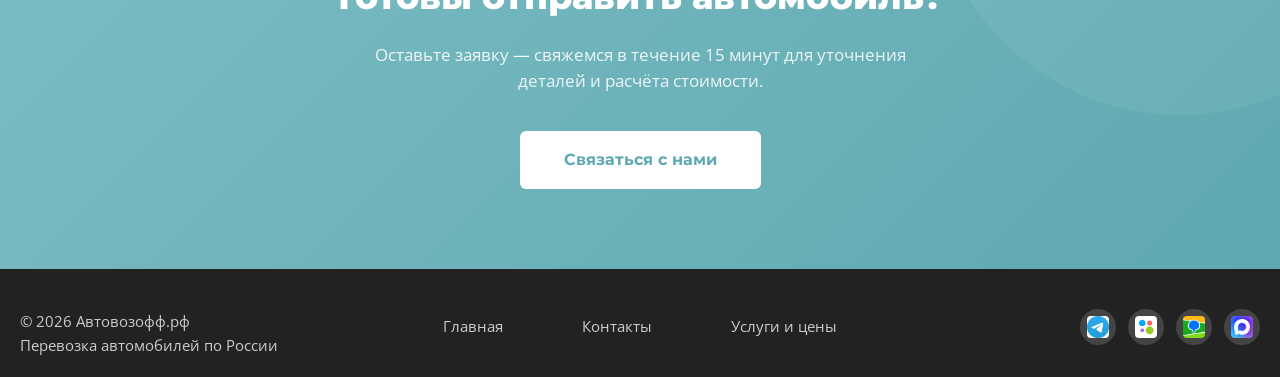
==== commit cb205d52: "Update index.html" ====
--- a/index.html
+++ b/index.html
@@ -60,6 +60,7 @@
         .delay-5 { animation-delay: 0.5s !important; }
 
         /* ====== HERO-СЛАЙДЕР ====== */
+
         .hero-slide {
             position: absolute;
             inset: 0;
@@ -165,8 +166,8 @@
             backdrop-filter: blur(4px);
         }
         .slider-arrow:hover { background: rgba(126,190,197,0.7); }
-        .slider-arrow.prev { left: 24px; }
-        .slider-arrow.next { right: 24px; }
+        .slider-arrow.prev { left: 24px; margin-top: 70px; }
+        .slider-arrow.next { right: 24px; margin-top: 70px; }
 
         /* ====== СЧЁТЧИКИ ====== */
         .stats-section {
@@ -536,8 +537,8 @@
             margin-left: 8px;
             transition: background 0.3s, color 0.3s, transform 0.2s;
         }
-        .soc-btn:hover { background: #7EBEC5; color: #fff; transform: translateY(-3px); }
-        .soc-btn img.img { width: 22px; height: 22px; object-fit: contain; border-radius: 4px; }
+
+      
 
         /* Разделитель секций */
         .section-divider {
@@ -565,16 +566,22 @@
                     <li><a href="price-and-services.html" class="active">Услуги и цены</a></li>
                 </ul>
             </nav>
+            <button class="burger" id="burgerBtn" aria-label="Меню">
+                <span></span><span></span><span></span>
+            </button>
         </div>
     </header>
-
-    <!-- ==================== HERO СЛАЙДЕР ==================== -->
-
-
-
+    <!-- Мобильное меню -->
+    <nav class="mobile-nav" id="mobileNav">
+        <ul>
+            <li><a href="index.html">Главная</a></li>
+            <li><a href="contacts.html">Контакты</a></li>
+            <li><a href="price-and-services.html">Услуги и цены</a></li>
+        </ul>
+    </nav>
     <div class="hero-slider" id="heroSlider">
 
-        <div class="hero-slide active" style="background-image: url('images/6ya55f7C.jpg');">
+        <div class="hero-slide active" style="background-image: url('images/img2.jpg');">
             <div class="hero-overlay"></div>
             <div class="hero-content">
                 <h1>Автовозофф.рф</h1>
@@ -587,7 +594,7 @@
         </div>
 
 
-        <div class="hero-slide" style="background-image: url('images/IbOeymii.jpg');">
+        <div class="hero-slide" style="background-image: url('images/img7.jpg');">
             <div class="hero-overlay"></div>
             <div class="hero-content">
                 <h1>GPS-отслеживание в реальном времени</h1>
@@ -598,6 +605,7 @@
             </div>
         </div>
 
+        <!-- Слайд с видео-фоном -->
         <div class="hero-slide hero-slide--video">
             <video class="hero-video-bg" autoplay muted loop playsinline>
                 <source src="videos/video1.mp4" type="video/mp4">
@@ -613,9 +621,6 @@
             </div>
         </div>
 
-
-
-
         <button class="slider-arrow prev" id="sliderPrev" aria-label="Назад">
             <i class="ti ti-chevron-left"></i>
         </button>
@@ -635,7 +640,7 @@
     <section class="stats-section">
         <div class="stats-grid">
             <div class="stat-item anim-fade-up">
-                <div class="stat-num" data-count="5000">0</div>
+                <div class="stat-num" data-count="500">0</div>
                 <div class="stat-label">автомобилей перевезено</div>
             </div>
             <div class="stat-item anim-fade-up delay-1">
@@ -643,7 +648,7 @@
                 <div class="stat-label">минут — время ответа</div>
             </div>
             <div class="stat-item anim-fade-up delay-2">
-                <div class="stat-num" data-count="20">0</div>
+                <div class="stat-num" data-count="5">0</div>
                 <div class="stat-label">городов со стоянками</div>
             </div>
             <div class="stat-item anim-fade-up delay-3">
@@ -722,13 +727,6 @@
                             <span>Полная защита на время перевозки</span>
                         </div>
                     </li>
-                    <li>
-                        <div class="adv-icon"><i class="ti ti-currency-rubel"></i></div>
-                        <div class="adv-text">
-                            <strong>Оплата частями</strong>
-                            <span>Можете оплатить частями</span>
-                        </div>
-                    </li>
                 </ul>
             </div>
         </div>
@@ -788,8 +786,8 @@
                     </div>
                 </div>
                 <div class="video-caption">
-                    <i class="ti ti-parking" style="color:#7EBEC5;"></i>
-                    Наша стоянка
+                    <i class="ti ti-moon" style="color:#7EBEC5;"></i>
+                    Ночной рейс
                 </div>
             </div>
 
@@ -855,7 +853,6 @@
                 <h4>Доставка</h4>
                 <p>Привозим ваш автомобиль в целости и сохранности — принимаете с актом в руках</p>
             </div>
-
         </div>
     </section>
 
@@ -864,7 +861,7 @@
         <div class="cta-inner anim-fade-up">
             <div class="address-block">
                 <i class="ti ti-map-pin"></i>
-                <span>Снеговая улица, 48Ас2</span>
+                <span>Бархатная ул., 10Б, Владивосток</span>
             </div>
             <h2>Готовы отправить автомобиль?</h2>
             <p>Оставьте заявку — свяжемся в течение 15 минут для уточнения деталей и расчёта стоимости.</p>
@@ -873,7 +870,7 @@
     </section>
 
     <!-- ==================== ФУТЕР ==================== -->
-    <footer>
+ <footer>
         <div class="container" style="padding: 0 20px;">
             <div class="footer-content">
                 <div>
@@ -903,7 +900,6 @@
         </div>
     </footer>
 
-
     <!-- ==================== СКРИПТЫ ==================== -->
     <script src="https://code.jquery.com/jquery-3.7.1.min.js"></script>
     <script>
@@ -1009,6 +1005,19 @@
             document.addEventListener('mozfullscreenchange',    fsHandler);
             document.addEventListener('MSFullscreenChange',     fsHandler);
         });
+
+        /* ---- Бургер-меню ---- */
+        const burgerBtn  = document.getElementById('burgerBtn');
+        const mobileNav  = document.getElementById('mobileNav');
+        burgerBtn?.addEventListener('click', () => {
+            burgerBtn.classList.toggle('open');
+            mobileNav.classList.toggle('open');
+        });
+        /* Закрывать при клике на ссылку */
+        mobileNav?.querySelectorAll('a').forEach(a => a.addEventListener('click', () => {
+            burgerBtn.classList.remove('open');
+            mobileNav.classList.remove('open');
+        }));
     </script>
 </body>
 </html>
--- a/style.css
+++ b/style.css
@@ -0,0 +1,837 @@
+/* ============================
+   СБРОС И БАЗОВЫЕ НАСТРОЙКИ
+   ============================ */
+* { box-sizing: border-box; margin: 0; padding: 0; }
+body {
+    font-family: 'Open Sans', sans-serif;
+    line-height: 1.6;
+    color: #333;
+    background: #fff;
+}
+img { max-width: 100%; height: auto; display: block; }
+a { text-decoration: none; color: inherit; transition: 0.3s; }
+.container { margin: 0 auto; }
+
+/* ============================
+   УТИЛИТЫ
+   ============================ */
+.text-center { text-align: center; }
+.hidden { display: none; }
+
+.active {
+    font-size: x-large;
+    text-shadow: rgb(156, 156, 156) 7px -5px 7px;
+    font-weight: 700;
+    color: rgb(97, 97, 97);
+}
+
+/* ============================
+   КНОПКИ
+   ============================ */
+.btn {
+    display: inline-block;
+    padding: 12px 30px;
+    background: #7EBEC5;
+    color: #fff;
+    border-radius: 4px;
+    font-weight: 600;
+    border: none;
+    cursor: pointer;
+}
+.btn:hover { background: #6a9e9e; }
+
+/* ============================
+   ШАПКА
+   ============================ */
+.header-inner {
+    display: flex;
+    justify-content: space-around;
+    align-items: center;
+    padding: 15px 0;
+    border-bottom: #eee solid 4px;
+    position: fixed;
+    background-color: white;
+    z-index: 100;
+    width: 100%;
+    height: 200px;
+}
+
+/* ============================
+   КАРТА
+   ============================ */
+.map-wrapper {
+    padding-top: 230px;
+    background-color: rgb(126, 190, 197);
+    padding-bottom: 30px;
+    text-align: center;
+    color: white;
+    font-size: xx-large;
+    border-bottom: solid rgb(97, 97, 97);
+}
+.map-wrapper1 {
+    padding-top: 230px;
+}
+
+/* ============================
+   ИЗОБРАЖЕНИЯ
+   ============================ */
+.img {
+    border-radius: 20px;
+}
+
+/* ============================
+   СЛАЙДЕР (базовая стилизация)
+   ============================ */
+.slider { position: relative; overflow: hidden; }
+.slide {
+    padding: 100px 20px;
+    background-size: cover;
+    background-position: center;
+    color: #fff;
+    text-align: center;
+}
+.slide h2 { font-size: 2.5rem; margin-bottom: 20px; font-family: 'Montserrat', sans-serif; }
+.slide p { font-size: 1.2rem; max-width: 700px; margin: 0 auto 30px; }
+
+/* ============================
+   HERO-СЛАЙДЕР
+   ============================ */
+.hero-slider {
+    position: relative;
+    height: 100vh;
+    min-height: 600px;
+    overflow: hidden;
+}
+.hero-slide {
+    position: absolute;
+    inset: 0;
+    background-size: cover;
+    background-position: center;
+    opacity: 0;
+    transition: opacity 1s ease;
+    display: flex;
+    align-items: center;
+    justify-content: center;
+}
+.hero-slide.active { opacity: 1; }
+.hero-overlay {
+    position: absolute;
+    inset: 0;
+    background: linear-gradient(to bottom, rgba(0,0,0,0.55) 0%, rgba(0,0,0,0.3) 60%, rgba(0,0,0,0.6) 100%);
+}
+.hero-content {
+    position: relative;
+    z-index: 2;
+    text-align: center;
+    color: #fff;
+    padding: 0 20px;
+    animation: fadeUp 1s ease 0.3s both;
+}
+.hero-content h1 {
+    font-family: 'Montserrat', sans-serif;
+    font-size: clamp(2rem, 5vw, 4rem);
+    font-weight: 800;
+    margin-bottom: 20px;
+    text-shadow: 0 2px 20px rgba(0,0,0,0.4);
+    letter-spacing: -0.02em;
+}
+.hero-content p {
+    font-size: clamp(1rem, 2vw, 1.3rem);
+    max-width: 680px;
+    margin: 0 auto 36px;
+    opacity: 0.92;
+    line-height: 1.7;
+}
+.hero-btns { display: flex; gap: 16px; justify-content: center; flex-wrap: wrap; }
+.btn-hero-primary {
+    padding: 15px 36px;
+    background: #7EBEC5;
+    color: #fff;
+    border-radius: 6px;
+    font-weight: 700;
+    font-size: 1rem;
+    font-family: 'Montserrat', sans-serif;
+    transition: background 0.2s, transform 0.15s;
+    border: none;
+    cursor: pointer;
+}
+.btn-hero-primary:hover { background: #5ea8b0; transform: translateY(-2px); }
+.btn-hero-outline {
+    padding: 15px 36px;
+    background: transparent;
+    color: #fff;
+    border: 2px solid rgba(255,255,255,0.7);
+    border-radius: 6px;
+    font-weight: 600;
+    font-size: 1rem;
+    font-family: 'Montserrat', sans-serif;
+    transition: background 0.2s, transform 0.15s;
+    cursor: pointer;
+}
+.btn-hero-outline:hover { background: rgba(255,255,255,0.15); transform: translateY(-2px); }
+
+/* Точки слайдера */
+.slider-dots {
+    position: absolute;
+    bottom: 30px;
+    left: 50%;
+    transform: translateX(-50%);
+    display: flex;
+    gap: 10px;
+    z-index: 3;
+}
+.slider-dot {
+    width: 10px; height: 10px;
+    border-radius: 50%;
+    background: rgba(255,255,255,0.45);
+    cursor: pointer;
+    transition: background 0.3s, transform 0.3s;
+    border: none;
+}
+.slider-dot.active { background: #fff; transform: scale(1.3); }
+
+/* Стрелки слайдера */
+.slider-arrow {
+    position: absolute;
+    top: 50%;
+    transform: translateY(-50%);
+    z-index: 3;
+    background: rgba(255,255,255,0.2);
+    border: none;
+    color: #fff;
+    width: 50px; height: 50px;
+    border-radius: 50%;
+    font-size: 1.4rem;
+    cursor: pointer;
+    transition: background 0.2s;
+    display: flex; align-items: center; justify-content: center;
+    backdrop-filter: blur(4px);
+}
+.slider-arrow:hover { background: rgba(126,190,197,0.7); }
+.slider-arrow.prev { left: 24px; }
+.slider-arrow.next { right: 24px; }
+
+/* ============================
+   СТАТИСТИКА
+   ============================ */
+.stats-section {
+    background: #7EBEC5;
+    padding: 50px 20px;
+}
+.stats-grid {
+    display: grid;
+    grid-template-columns: repeat(auto-fit, minmax(160px, 1fr));
+    gap: 10px;
+    max-width: 900px;
+    margin: 0 auto;
+    text-align: center;
+}
+.stat-item { color: #fff; padding: 10px; }
+.stat-num {
+    font-family: 'Montserrat', sans-serif;
+    font-size: 2.6rem;
+    font-weight: 800;
+    line-height: 1;
+    margin-bottom: 6px;
+}
+.stat-label { font-size: 0.9rem; opacity: 0.85; }
+
+/* ============================
+   ИНФОРМАЦИОННЫЙ БЛОК
+   ============================ */
+.info-section {
+    padding: 80px 20px;
+    background: #fff;
+}
+.info-section .section-title {
+    font-family: 'Montserrat', sans-serif;
+    font-size: 2rem;
+    font-weight: 700;
+    text-align: center;
+    color: #222;
+    margin-bottom: 12px;
+}
+.section-subtitle {
+    text-align: center;
+    color: #666;
+    font-size: 1.05rem;
+    margin-bottom: 60px;
+}
+.info-layout {
+    display: grid;
+    grid-template-columns: 1fr 1fr;
+    gap: 60px;
+    max-width: 1100px;
+    margin: 0 auto;
+    align-items: center;
+}
+.info-image-wrap {
+    position: relative;
+    border-radius: 14px;
+    overflow: hidden;
+    box-shadow: 0 16px 50px rgba(0,0,0,0.15);
+}
+.info-image-wrap img {
+    width: 100%; height: 380px;
+    object-fit: cover;
+    display: block;
+    transition: transform 0.5s ease;
+}
+.info-image-wrap:hover img { transform: scale(1.04); }
+.info-image-badge {
+    position: absolute;
+    bottom: 20px; left: 20px;
+    background: #7EBEC5;
+    color: #fff;
+    padding: 8px 18px;
+    border-radius: 30px;
+    font-size: 0.85rem;
+    font-weight: 600;
+}
+.advantages-list { list-style: none; display: flex; flex-direction: column; gap: 14px; }
+.advantages-list li {
+    display: flex;
+    align-items: flex-start;
+    gap: 14px;
+    font-size: 0.97rem;
+    color: #444;
+    padding: 14px 16px;
+    background: #f8fffe;
+    border-radius: 10px;
+    border: 1px solid #e8f5f6;
+    transition: box-shadow 0.2s, transform 0.2s;
+}
+.advantages-list li:hover { box-shadow: 0 4px 18px rgba(126,190,197,0.15); transform: translateX(4px); }
+.adv-icon {
+    width: 36px; height: 36px;
+    background: #7EBEC5;
+    border-radius: 50%;
+    display: flex; align-items: center; justify-content: center;
+    flex-shrink: 0;
+    color: #fff;
+    font-size: 1rem;
+}
+.adv-text strong { display: block; color: #222; font-size: 0.95rem; margin-bottom: 2px; }
+.adv-text span { font-size: 0.85rem; color: #777; }
+
+/* ============================
+   ФОТОГАЛЕРЕЯ
+   ============================ */
+.gallery-section {
+    padding: 80px 20px;
+    background: #f5fbfc;
+}
+.gallery-grid {
+    display: grid;
+    grid-template-columns: repeat(3, 1fr);
+    grid-template-rows: auto auto;
+    gap: 16px;
+    max-width: 1100px;
+    margin: 0 auto;
+}
+.gallery-item {
+    position: relative;
+    border-radius: 12px;
+    overflow: hidden;
+    cursor: pointer;
+    box-shadow: 0 4px 16px rgba(0,0,0,0.1);
+}
+.gallery-item.tall { grid-row: span 2; }
+.gallery-item img {
+    width: 100%;
+    height: 100%;
+    min-height: 220px;
+    object-fit: cover;
+    display: block;
+    transition: transform 0.5s ease;
+}
+.gallery-item.tall img { min-height: 460px; }
+.gallery-item:hover img { transform: scale(1.06); }
+.gallery-overlay {
+    position: absolute;
+    inset: 0;
+    background: linear-gradient(to top, rgba(0,0,0,0.5) 0%, transparent 60%);
+    opacity: 0;
+    transition: opacity 0.3s;
+    display: flex;
+    align-items: flex-end;
+    padding: 16px;
+}
+.gallery-item:hover .gallery-overlay { opacity: 1; }
+.gallery-overlay span { color: #fff; font-size: 0.85rem; font-weight: 600; }
+
+/* Лайтбокс */
+.lightbox {
+    display: none;
+    position: fixed;
+    inset: 0;
+    background: rgba(0,0,0,0.92);
+    z-index: 9999;
+    align-items: center;
+    justify-content: center;
+}
+.lightbox.open { display: flex; animation: fadeIn 0.3s ease; }
+.lightbox img { max-width: 90vw; max-height: 88vh; border-radius: 8px; object-fit: contain; }
+.lightbox-close {
+    position: absolute;
+    top: 20px; right: 24px;
+    color: #fff; font-size: 2rem;
+    background: none; border: none; cursor: pointer;
+    transition: color 0.2s;
+}
+.lightbox-close:hover { color: #7EBEC5; }
+
+/* ============================
+   КАК МЫ РАБОТАЕМ
+   ============================ */
+.steps-section {
+    padding: 80px 20px;
+    background: #fff;
+}
+.steps-grid {
+    display: grid;
+    grid-template-columns: repeat(auto-fit, minmax(200px, 1fr));
+    gap: 24px;
+    max-width: 1100px;
+    margin: 0 auto;
+}
+.step-card {
+    text-align: center;
+    padding: 36px 24px;
+    border: 1px solid #eee;
+    border-radius: 14px;
+    transition: box-shadow 0.3s, transform 0.3s;
+}
+.step-card:hover { box-shadow: 0 10px 40px rgba(126,190,197,0.2); transform: translateY(-6px); }
+.step-num {
+    width: 56px; height: 56px;
+    background: #7EBEC5;
+    color: #fff;
+    border-radius: 50%;
+    display: flex; align-items: center; justify-content: center;
+    font-family: 'Montserrat', sans-serif;
+    font-size: 1.4rem;
+    font-weight: 700;
+    margin: 0 auto 20px;
+}
+.step-icon { font-size: 1.8rem; color: #7EBEC5; margin-bottom: 12px; display: block; }
+.step-card h4 {
+    font-family: 'Montserrat', sans-serif;
+    font-weight: 700;
+    font-size: 1rem;
+    margin-bottom: 10px;
+    color: #222;
+}
+.step-card p { font-size: 0.9rem; color: #777; line-height: 1.6; }
+
+/* ============================
+   CTA-СЕКЦИЯ
+   ============================ */
+.cta-section {
+    padding: 80px 20px;
+    background: linear-gradient(135deg, #7EBEC5 0%, #5ea8b0 100%);
+    position: relative;
+    overflow: hidden;
+}
+.cta-section::before {
+    content: '';
+    position: absolute;
+    width: 500px; height: 500px;
+    border-radius: 50%;
+    background: rgba(255,255,255,0.06);
+    top: -200px; right: -150px;
+}
+.cta-inner { position: relative; z-index: 1; text-align: center; }
+.cta-inner h2 {
+    font-family: 'Montserrat', sans-serif;
+    font-size: clamp(1.5rem, 3vw, 2.2rem);
+    font-weight: 800;
+    color: #fff;
+    margin-bottom: 16px;
+}
+.cta-inner p { color: rgba(255,255,255,0.88); max-width: 600px; margin: 0 auto 36px; font-size: 1.05rem; }
+.btn-cta {
+    padding: 16px 44px;
+    background: #fff;
+    color: #5ea8b0;
+    border-radius: 6px;
+    font-weight: 700;
+    font-size: 1rem;
+    font-family: 'Montserrat', sans-serif;
+    transition: transform 0.2s, box-shadow 0.2s;
+    display: inline-block;
+}
+.btn-cta:hover { transform: translateY(-3px); box-shadow: 0 10px 30px rgba(0,0,0,0.15); }
+
+/* Адресный блок внутри CTA */
+.address-block {
+    display: inline-flex;
+    align-items: center;
+    gap: 8px;
+    background: rgba(255,255,255,0.15);
+    color: #fff;
+    padding: 10px 20px;
+    border-radius: 30px;
+    font-size: 0.95rem;
+    margin-bottom: 30px;
+}
+
+/* Старый CTA (index.html) */
+.cta {
+    border-style: solid;
+    border-radius: 8px;
+    border-color: #eee;
+    border-width: 2px;
+    color: #fff;
+    padding: 50px 20px;
+    text-align: center;
+    margin: 40px 0;
+}
+.cta h2 { margin-bottom: 20px; font-family: 'Montserrat', sans-serif; }
+.cta p { max-width: 700px; margin: 0 auto 30px; opacity: 0.9; }
+
+/* ============================
+   БЛОКИ С ИКОНКАМИ (features)
+   ============================ */
+.features {
+    display: grid;
+    grid-template-columns: 3fr 1fr;
+    gap: 50px;
+    padding: 0;
+    justify-content: center;
+}
+.feature {
+    text-align: center;
+    padding: 30px;
+    border: 1px solid #eee;
+    border-radius: 8px;
+}
+.feature-icon {
+    width: 70px; height: 70px;
+    background: #7EBEC5;
+    color: #fff;
+    border-radius: 50%;
+    display: flex; align-items: center; justify-content: center;
+    font-size: 1.5rem;
+    margin: 0 auto 20px;
+}
+.feature h4 { margin-bottom: 15px; font-family: 'Montserrat', sans-serif; }
+
+/* ============================
+   РАЗДЕЛИТЕЛЬ СЕКЦИЙ
+   ============================ */
+.section-divider {
+    width: 60px; height: 4px;
+    background: #7EBEC5;
+    border-radius: 2px;
+    margin: 0 auto 24px;
+}
+
+/* ============================
+   ФУТЕР
+   ============================ */
+footer {
+    background: #222;
+    color: #ccc;
+    padding: 40px 0 20px;
+    font-size: 0.95rem;
+}
+.footer-content {
+    display: grid;
+    grid-template-columns: repeat(auto-fit, minmax(200px, 1fr));
+    gap: 30px;
+}
+.footer-menu { display: flex; justify-content: space-between; margin: 5px 0; }
+.footer-text { color: #ccc; }
+.social-links a {
+    display: inline-flex;
+    width: 36px; height: 36px;
+    background: #444;
+    border-radius: 50%;
+    align-items: center; justify-content: center;
+    margin-left: 8px;
+}
+.social-links a:hover { background: #7EBEC5; color: #fff; }
+
+/* Кнопки соцсетей */
+.soc-btn {
+    display: inline-flex;
+    align-items: center; justify-content: center;
+    width: 40px; height: 40px;
+    background: #444;
+    border-radius: 50%;
+    font-size: 0.75rem;
+    font-weight: 700;
+    color: #ccc;
+    margin-left: 8px;
+    transition: background 0.3s, color 0.3s, transform 0.2s;
+}
+.soc-btn:hover { background: #7EBEC5; color: #fff; transform: translateY(-3px); }
+.soc-btn img.img { width: 22px; height: 22px; object-fit: contain; border-radius: 4px; }
+
+/* ============================
+   КОНТАКТЫ
+   ============================ */
+.contacts-section {
+    padding: 60px 20px 80px;
+    background: #f9f9f9;
+}
+.contacts-inner {
+    max-width: 1100px;
+    margin: 0 auto;
+}
+.contacts-header {
+    text-align: center;
+    margin-bottom: 50px;
+}
+.contacts-header h2 {
+    font-family: 'Montserrat', sans-serif;
+    font-size: 2rem;
+    color: #333;
+    margin-bottom: 12px;
+}
+.contacts-header p {
+    font-size: 1.1rem;
+    color: #666;
+}
+.contacts-grid {
+    display: grid;
+    grid-template-columns: 1fr 1fr;
+    gap: 30px;
+}
+.contact-info-card,
+.contact-form-card {
+    background: #fff;
+    border-radius: 12px;
+    padding: 36px;
+    border: 1px solid #eee;
+    box-shadow: 0 4px 20px rgba(0,0,0,0.05);
+}
+.contact-info-card h3,
+.contact-form-card h3 {
+    font-family: 'Montserrat', sans-serif;
+    font-size: 1.2rem;
+    margin-bottom: 28px;
+    color: #333;
+    padding-bottom: 12px;
+    border-bottom: 2px solid #7EBEC5;
+}
+.contact-item {
+    display: flex;
+    align-items: flex-start;
+    gap: 16px;
+    margin-bottom: 22px;
+}
+.contact-icon {
+    width: 44px; height: 44px;
+    background: #e8f5f6;
+    border-radius: 50%;
+    display: flex; align-items: center; justify-content: center;
+    flex-shrink: 0;
+    font-size: 1.2rem;
+    color: #7EBEC5;
+    transition: background 0.3s, color 0.3s;
+}
+.contact-item:hover .contact-icon {
+    background: #7EBEC5;
+    color: #fff;
+}
+.contact-label {
+    display: block;
+    font-size: 0.8rem;
+    color: #888;
+    margin-bottom: 4px;
+}
+.contact-value {
+    display: block;
+    font-size: 1rem;
+    font-weight: 600;
+    color: #333;
+    transition: color 0.2s;
+}
+a.contact-value:hover { color: #7EBEC5; }
+.work-hours {
+    background: #f4fbfc;
+    border-radius: 8px;
+    padding: 16px 20px;
+    margin: 24px 0;
+}
+.work-hours h4 {
+    font-size: 0.9rem;
+    font-weight: 600;
+    margin-bottom: 10px;
+    color: #555;
+    display: flex; align-items: center; gap: 6px;
+}
+.hours-row {
+    display: flex;
+    justify-content: space-between;
+    font-size: 0.88rem;
+    padding: 5px 0;
+    color: #555;
+    border-bottom: 1px dashed #e0e0e0;
+}
+.hours-row:last-child { border-bottom: none; }
+.hours-row.weekend { color: #aaa; }
+.social-block { margin-top: 20px; }
+.social-icons { display: flex; gap: 10px; margin-top: 8px; }
+
+/* ============================
+   ФОРМА
+   ============================ */
+.form-group { margin-bottom: 18px; }
+.form-group label {
+    display: block;
+    font-size: 0.85rem;
+    color: #666;
+    margin-bottom: 6px;
+    font-weight: 600;
+}
+.form-group input,
+.form-group textarea {
+    width: 100%;
+    padding: 12px 14px;
+    border: 1.5px solid #ddd;
+    border-radius: 8px;
+    font-size: 0.95rem;
+    font-family: 'Open Sans', sans-serif;
+    color: #333;
+    background: #fafafa;
+    outline: none;
+    transition: border-color 0.25s, box-shadow 0.25s, background 0.25s;
+    resize: none;
+}
+.form-group input:focus,
+.form-group textarea:focus {
+    border-color: #7EBEC5;
+    background: #fff;
+    box-shadow: 0 0 0 3px rgba(126,190,197,0.18);
+}
+.input-error {
+    border-color: #e05a5a !important;
+    box-shadow: 0 0 0 3px rgba(224,90,90,0.15) !important;
+}
+.form-hint {
+    font-size: 0.78rem;
+    color: #aaa;
+    margin-bottom: 18px;
+}
+.form-hint a { color: #7EBEC5; }
+.btn-send {
+    width: 100%;
+    padding: 14px;
+    font-size: 1rem;
+    letter-spacing: 0.02em;
+    transition: background 0.2s, transform 0.15s;
+}
+.btn-send:disabled {
+    opacity: 0.7;
+    cursor: not-allowed;
+    transform: none;
+}
+.form-success {
+    text-align: center;
+    padding: 40px 20px;
+    animation: fadeUp 0.5s ease;
+}
+.form-success i {
+    font-size: 3.5rem;
+    color: #7EBEC5;
+    display: block;
+    margin-bottom: 16px;
+}
+.form-success h4 {
+    font-family: 'Montserrat', sans-serif;
+    font-size: 1.3rem;
+    margin-bottom: 10px;
+}
+.form-success p { color: #666; }
+
+/* ============================
+   АНИМАЦИИ
+   ============================ */
+@keyframes fadeUp {
+    from { opacity: 0; transform: translateY(30px); }
+    to   { opacity: 1; transform: translateY(0); }
+}
+@keyframes fadeIn {
+    from { opacity: 0; }
+    to   { opacity: 1; }
+}
+@keyframes slideFromLeft {
+    from { opacity: 0; transform: translateX(-50px); }
+    to   { opacity: 1; transform: translateX(0); }
+}
+@keyframes slideFromRight {
+    from { opacity: 0; transform: translateX(50px); }
+    to   { opacity: 1; transform: translateX(0); }
+}
+@keyframes scaleIn {
+    from { opacity: 0; transform: scale(0.92); }
+    to   { opacity: 1; transform: scale(1); }
+}
+
+/* Контакты: триггерные классы */
+.fade-up   { opacity: 0; }
+.slide-left  { opacity: 0; }
+.slide-right { opacity: 0; }
+.fade-up.visible   { animation: fadeUp        0.7s ease forwards; }
+.slide-left.visible  { animation: slideFromLeft  0.7s ease forwards; }
+.slide-right.visible { animation: slideFromRight 0.7s 0.1s ease forwards; }
+
+/* Главная: триггерные классы */
+.anim-fade-up  { opacity: 0; }
+.anim-slide-l  { opacity: 0; }
+.anim-slide-r  { opacity: 0; }
+.anim-scale    { opacity: 0; }
+.anim-fade     { opacity: 0; }
+.anim-fade-up.visible  { animation: fadeUp        0.7s ease forwards; }
+.anim-slide-l.visible  { animation: slideFromLeft  0.7s ease forwards; }
+.anim-slide-r.visible  { animation: slideFromRight 0.7s ease forwards; }
+.anim-scale.visible    { animation: scaleIn       0.6s ease forwards; }
+.anim-fade.visible     { animation: fadeIn        0.8s ease forwards; }
+
+.delay-1 { animation-delay: 0.1s !important; }
+.delay-2 { animation-delay: 0.2s !important; }
+.delay-3 { animation-delay: 0.3s !important; }
+.delay-4 { animation-delay: 0.4s !important; }
+.delay-5 { animation-delay: 0.5s !important; }
+
+/* ============================
+   СЛУЖЕБНЫЕ ПЕРЕОПРЕДЕЛЕНИЯ
+   ============================ */
+section.container::before,
+.container::before,
+.et_pb_section::before,
+.et_pb_row::before {
+    content: none !important;
+    display: none !important;
+    border: none !important;
+    border-left: none !important;
+    background: none !important;
+    width: 0 !important;
+    height: 0 !important;
+    position: static !important;
+}
+
+/* ============================
+   АДАПТИВ
+   ============================ */
+@media (max-width: 800px) {
+    .info-layout { grid-template-columns: 1fr; gap: 36px; }
+}
+@media (max-width: 768px) {
+    .slide h2 { font-size: 2rem; }
+    .slide p  { font-size: 1rem; }
+    .features { grid-template-columns: 1fr; }
+    .contacts-grid { grid-template-columns: 1fr; }
+    .active { font-size: large; }
+    .a-active { font-size: 50px; }
+    .footer-text { font-size: 12px; }
+}
+@media (max-width: 480px) {
+    .gallery-grid { grid-template-columns: 1fr; }
+}
+@media (max-width: 768px) {
+    .gallery-grid { grid-template-columns: 1fr 1fr; }
+}
